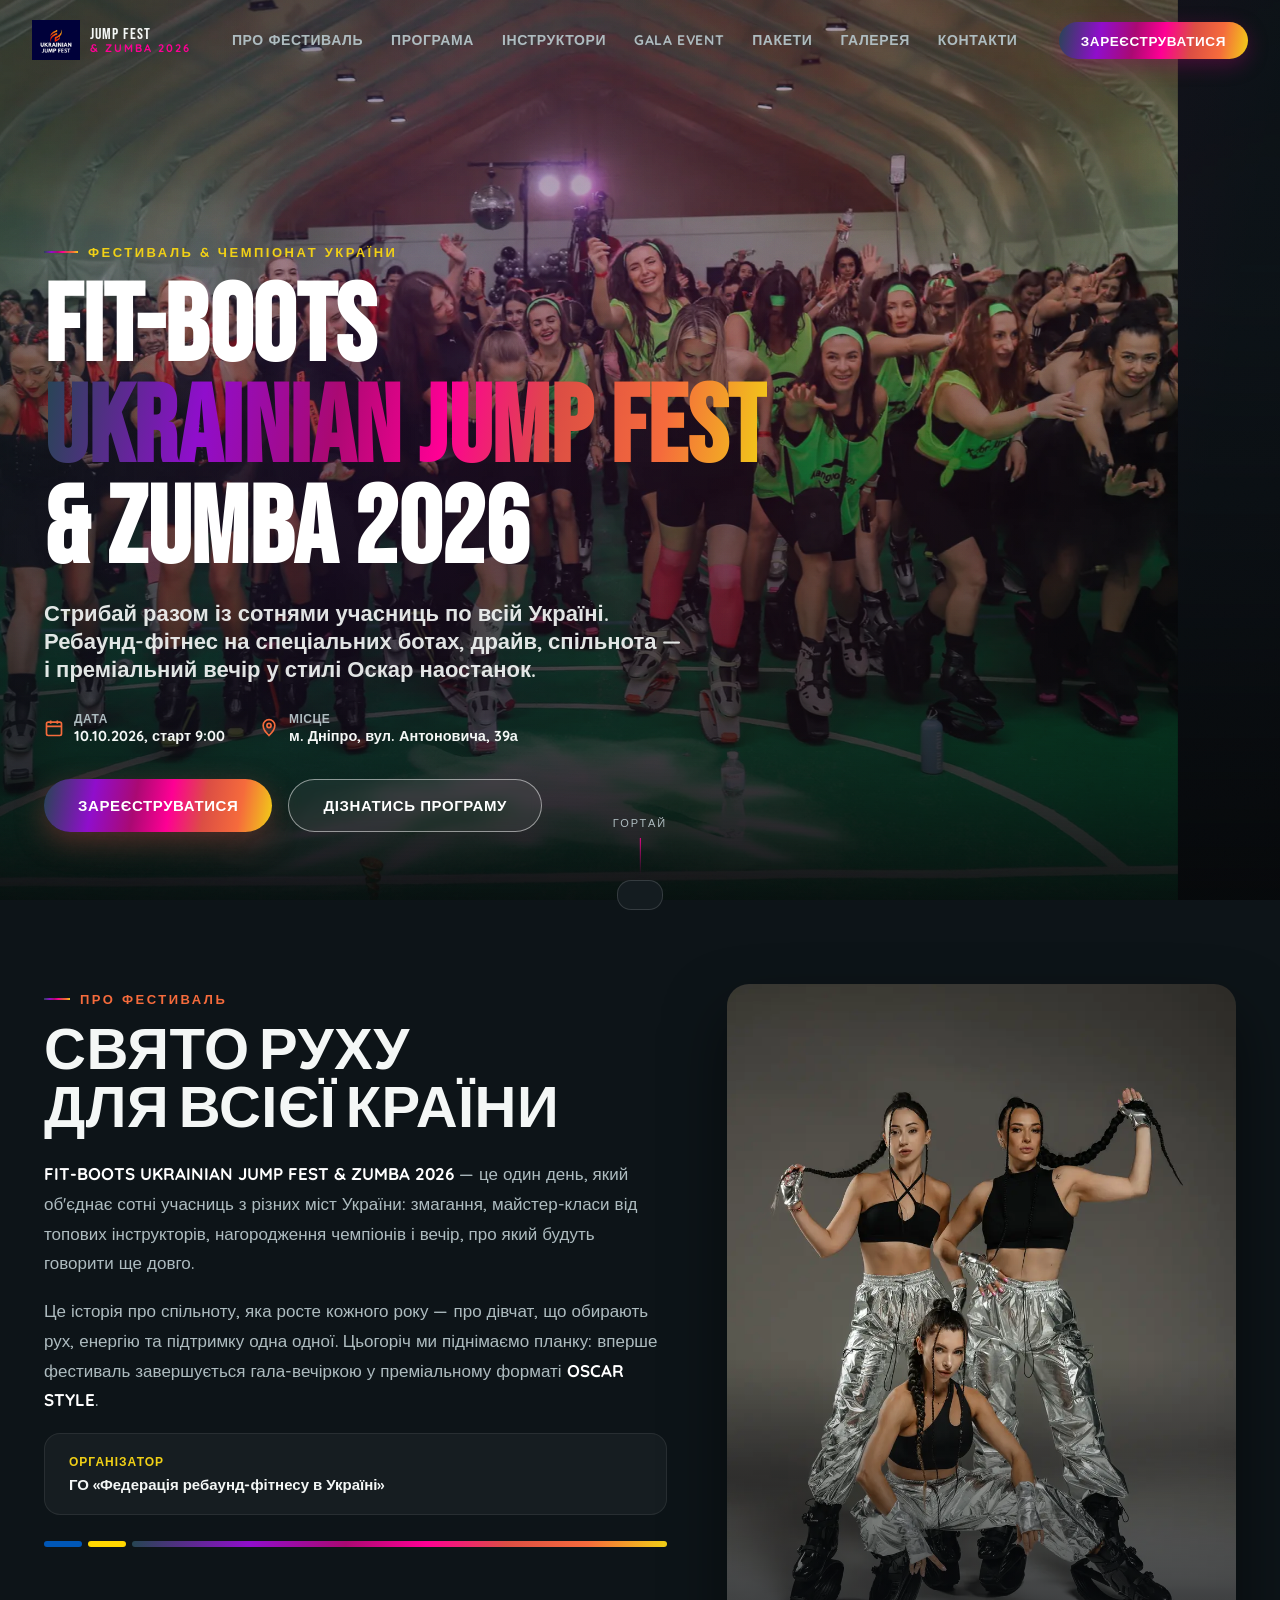
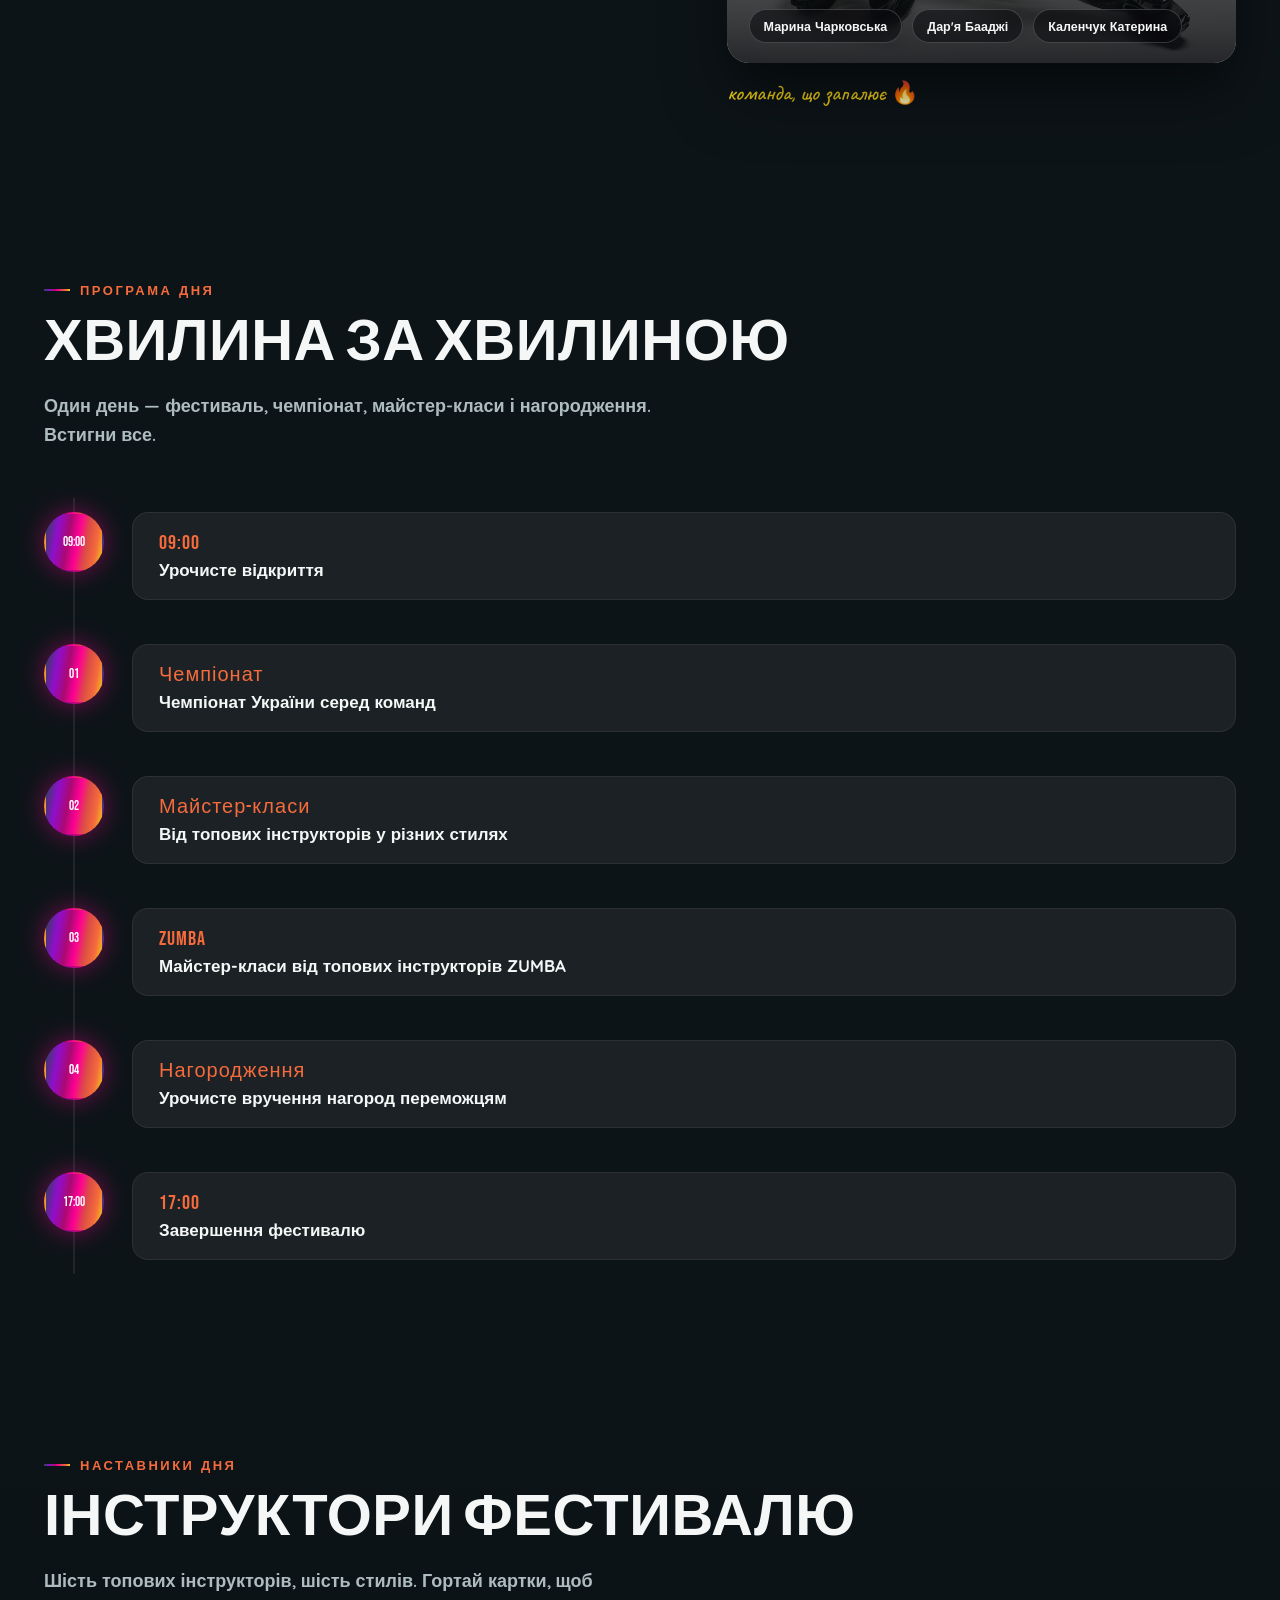
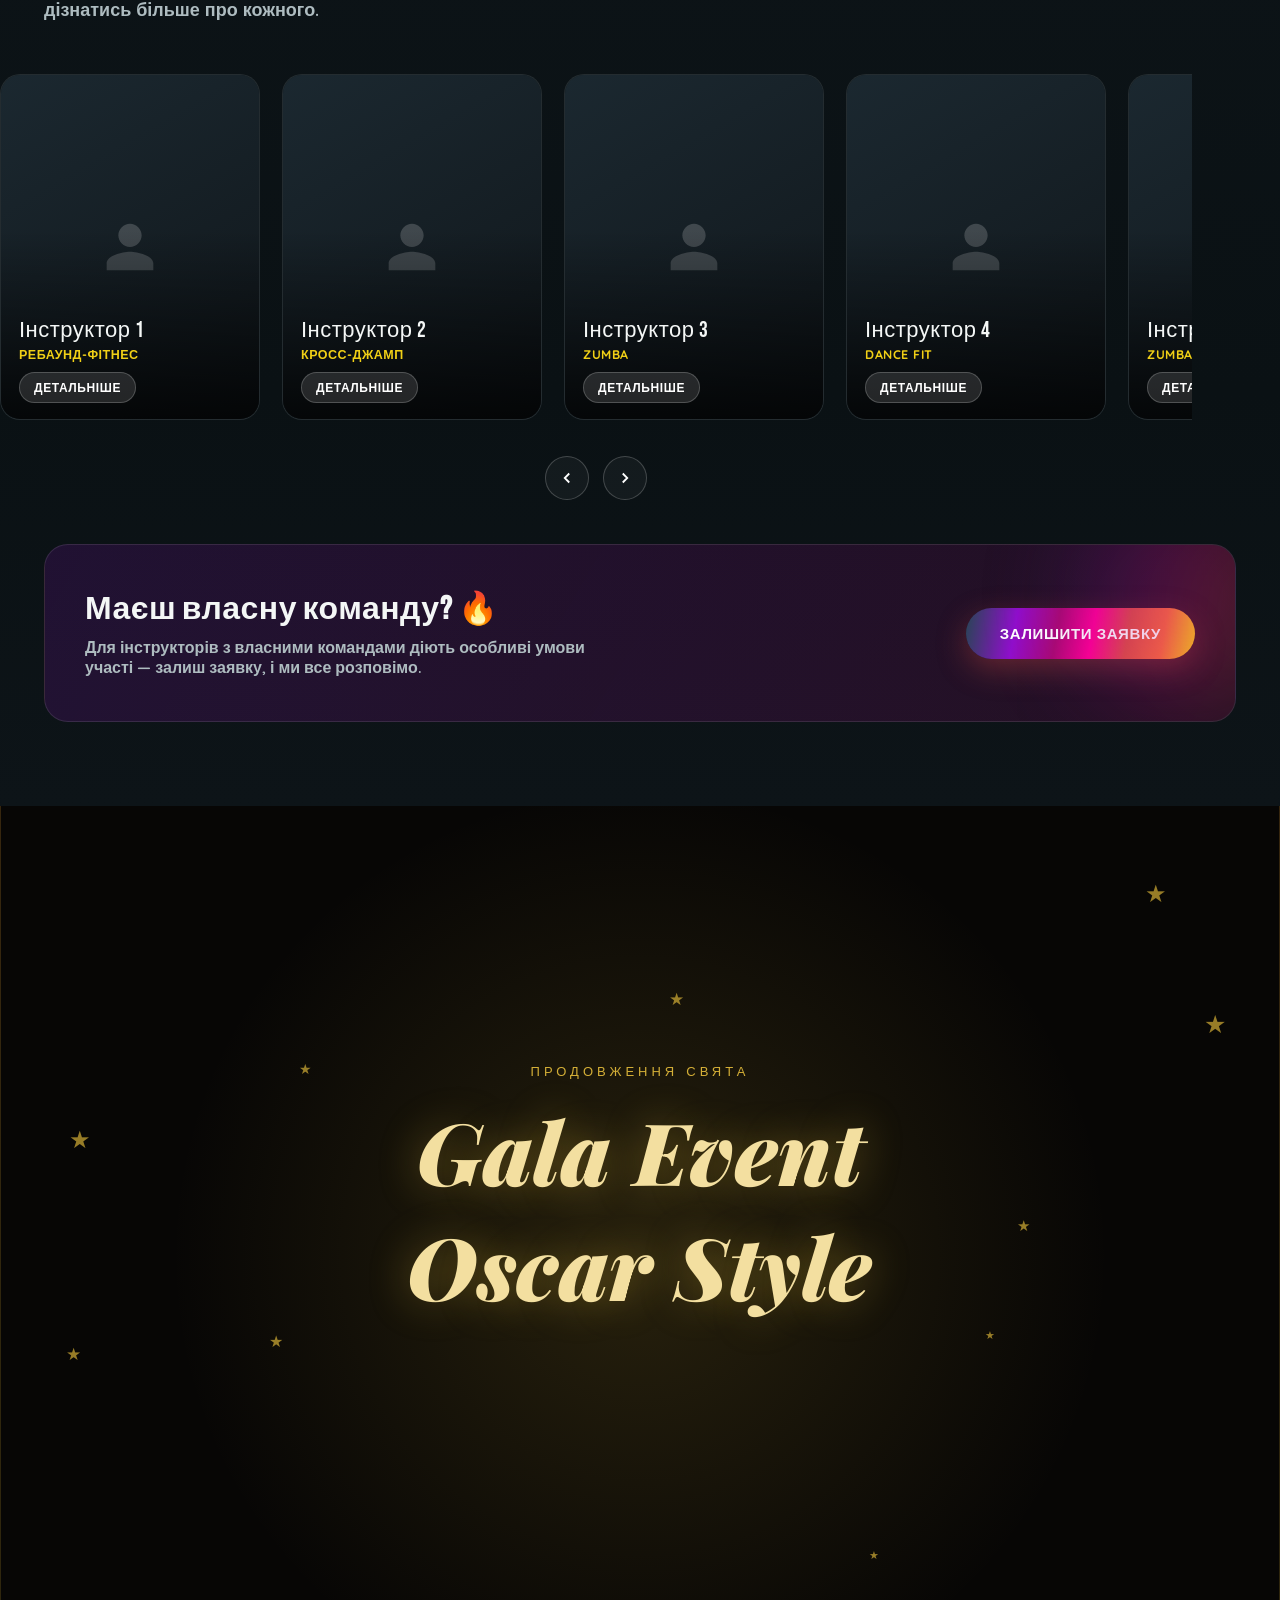
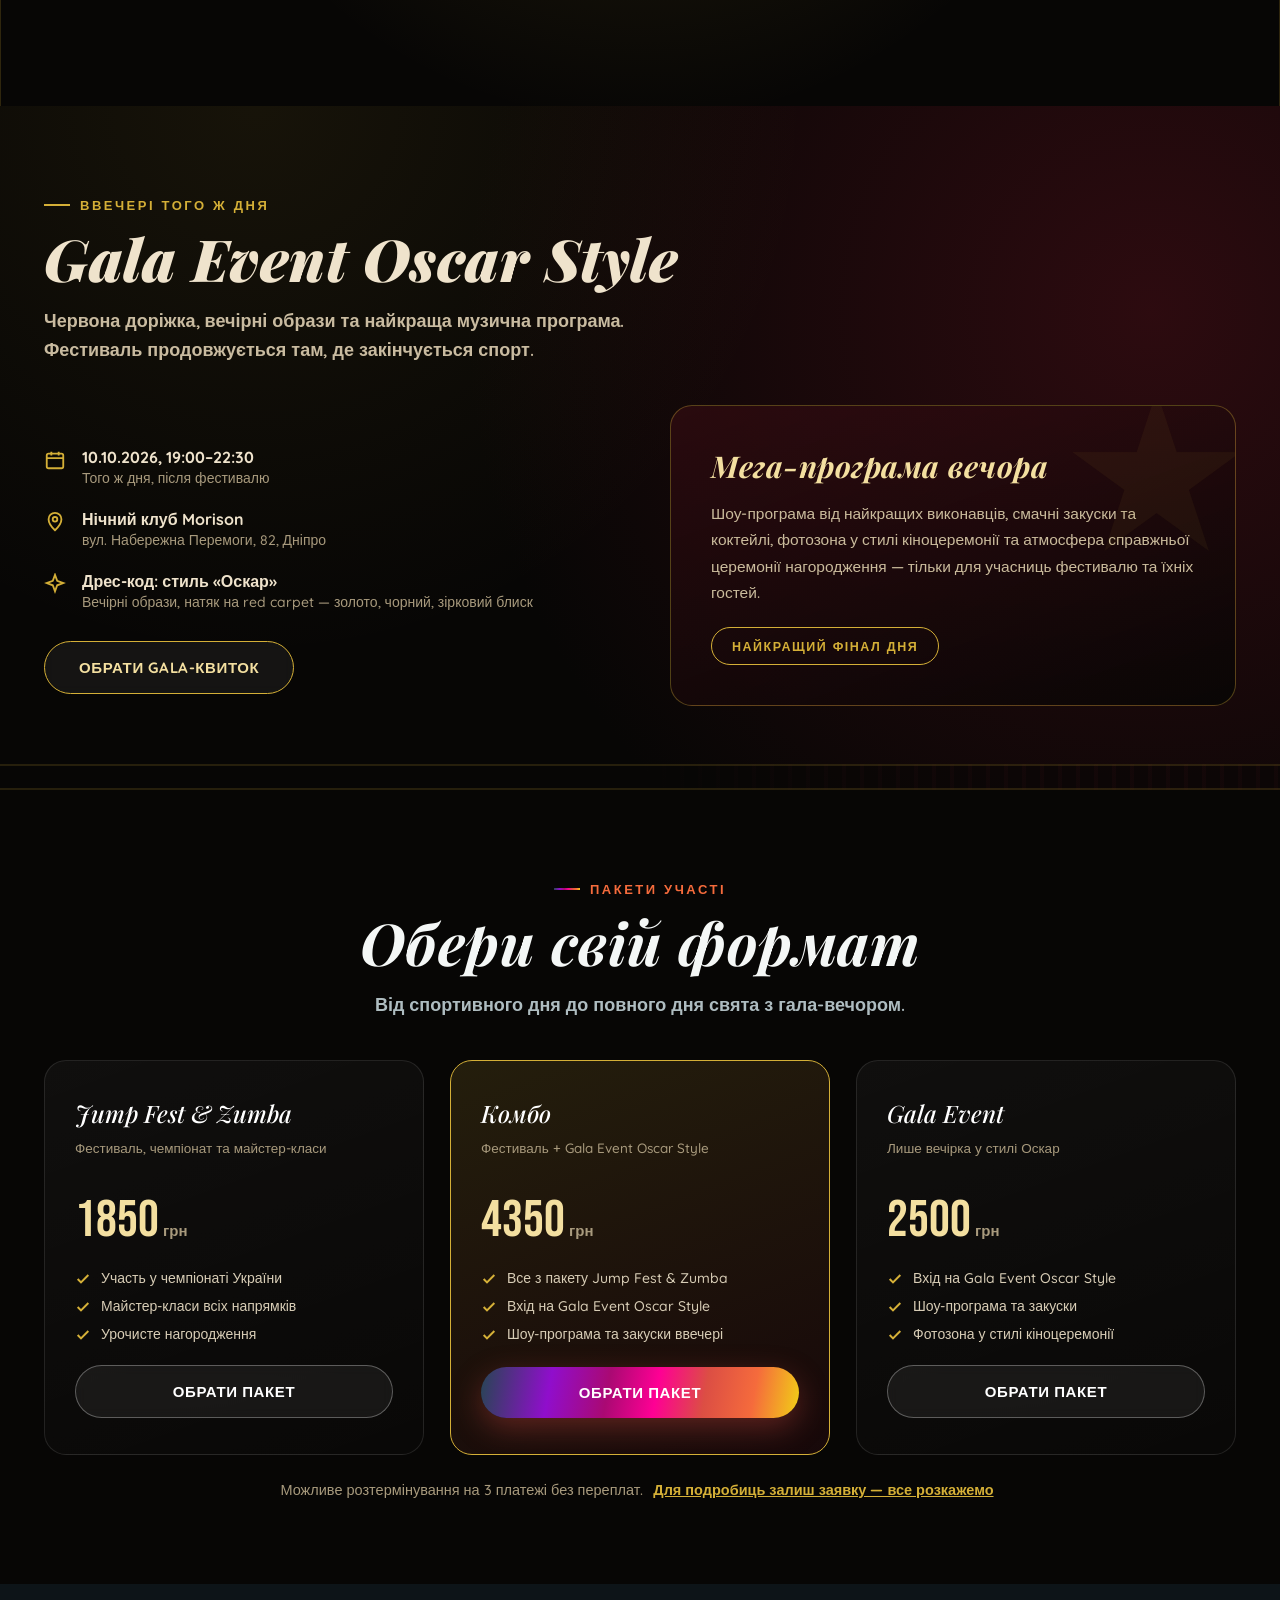
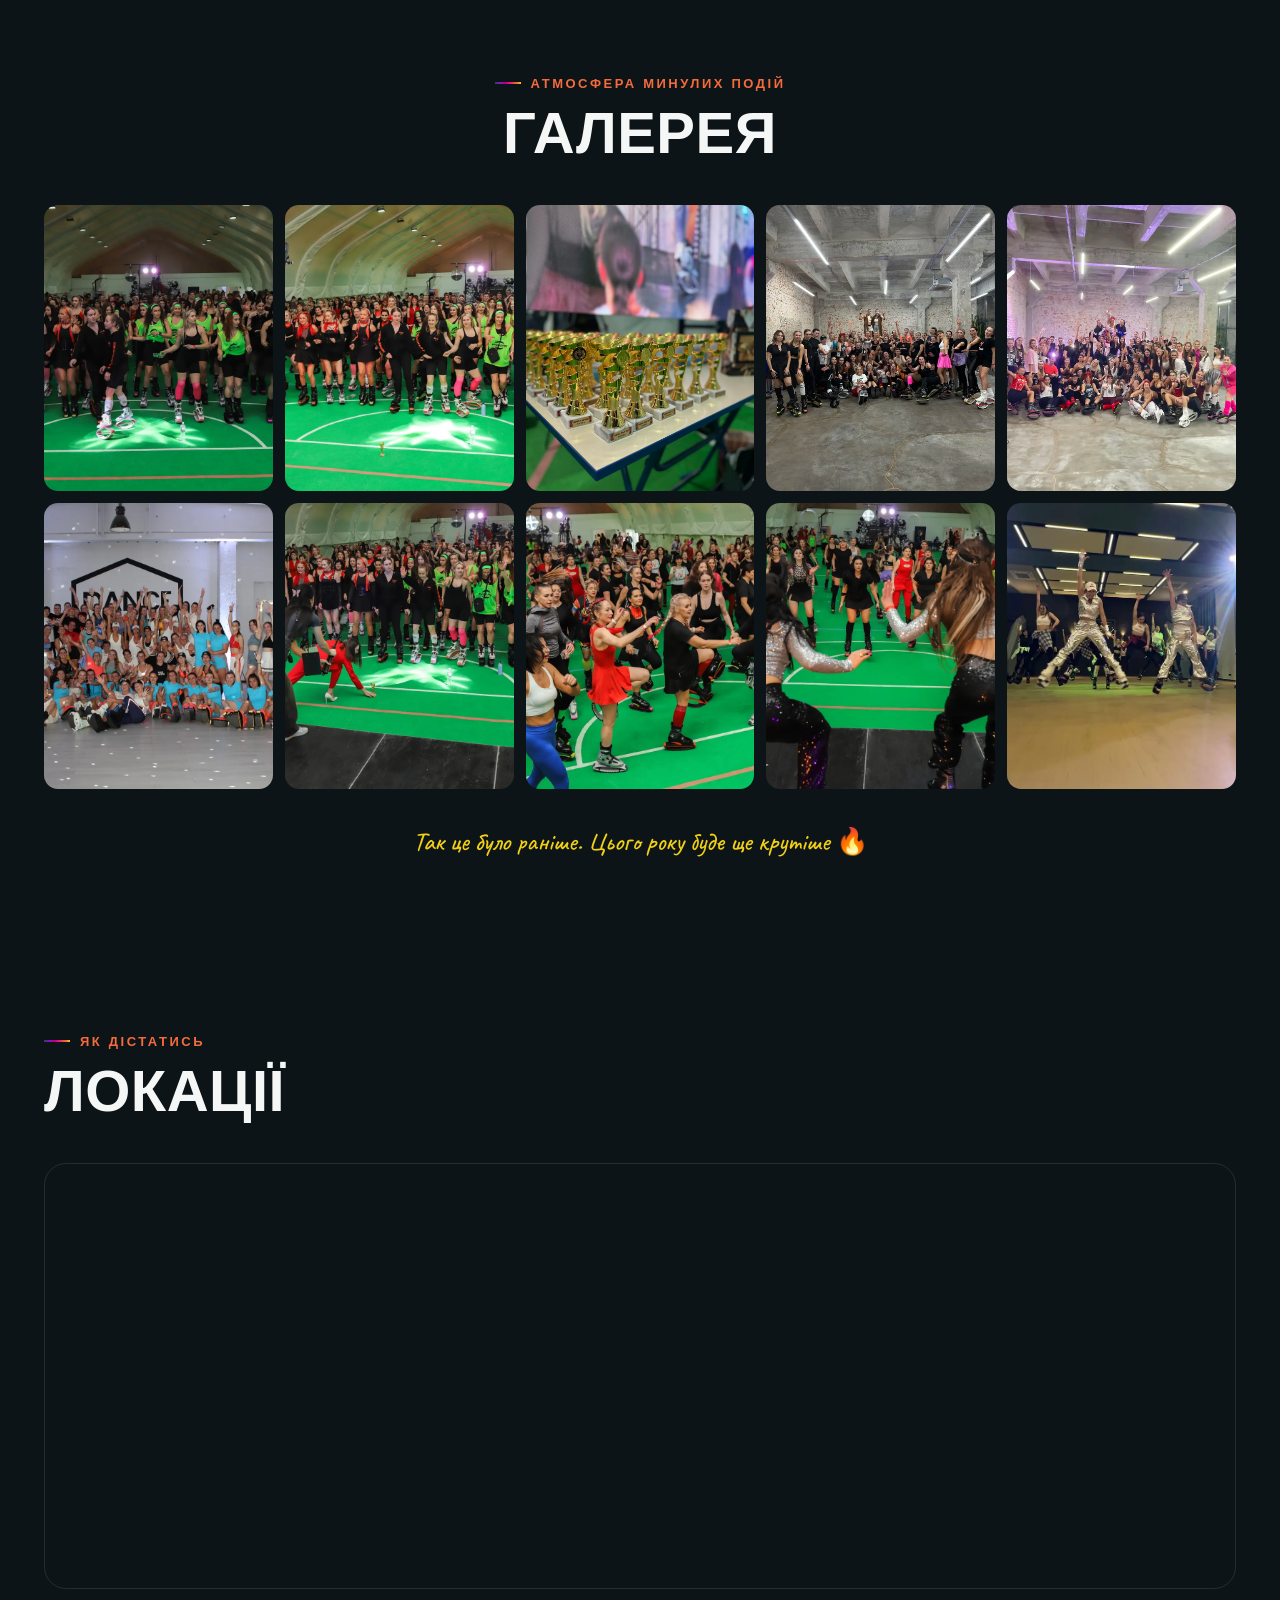
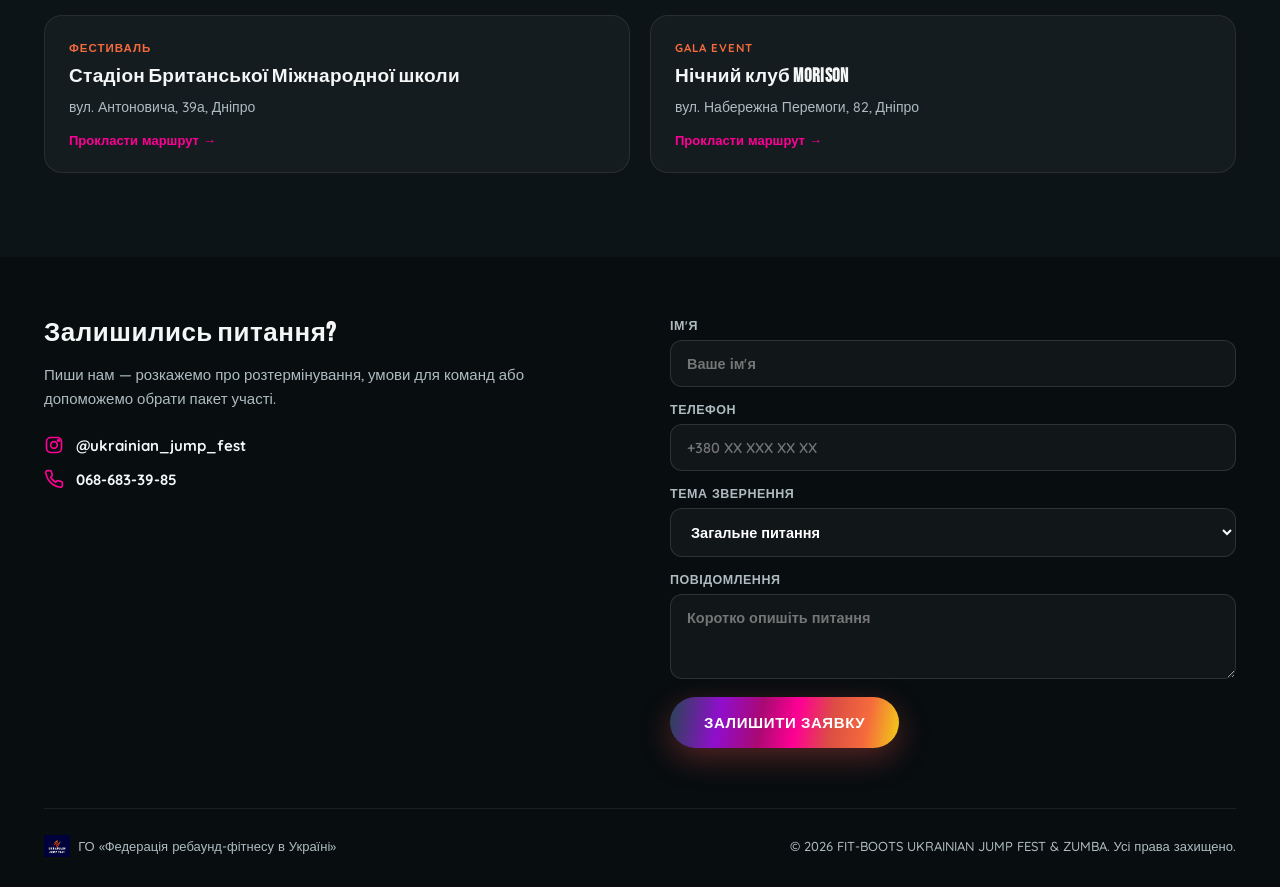
==== index.html @ db4e11f3 "Add files via upload" ====
<!DOCTYPE html>
<html lang="uk">
<head>
<meta charset="UTF-8">
<meta name="viewport" content="width=device-width, initial-scale=1.0">
<title>FIT-BOOTS UKRAINIAN JUMP FEST & ZUMBA 2026 | Фестиваль та Чемпіонат України з ребаунд-фітнесу</title>
<meta name="description" content="10.10.2026, Дніпро — фестиваль та Чемпіонат України з ребаунд-фітнесу FIT-BOOTS UKRAINIAN JUMP FEST & ZUMBA, а ввечері GALA EVENT OSCAR STYLE. Реєстрація відкрита.">

<!-- Open Graph -->
<meta property="og:title" content="FIT-BOOTS UKRAINIAN JUMP FEST & ZUMBA 2026">
<meta property="og:description" content="Фестиваль та Чемпіонат України з ребаунд-фітнесу + GALA EVENT OSCAR STYLE. 10.10.2026, Дніпро.">
<meta property="og:type" content="website">
<meta property="og:image" content="assets/hero_bg.webp">
<meta property="og:locale" content="uk_UA">

<link rel="icon" href="assets/logo.png">
<link rel="preconnect" href="https://fonts.googleapis.com">
<link rel="stylesheet" href="css/style.css">
</head>
<body>

<div id="scroll-progress"></div>

<!-- =============== NAV =============== -->
<header class="nav" id="nav">
  <a href="#hero" class="nav__logo">
    <img src="assets/logo.png" alt="Ukrainian Jump Fest логотип">
    <span class="nav__logo-text">JUMP FEST<b>&amp; ZUMBA 2026</b></span>
  </a>
  <nav class="nav__links">
    <a href="#about">Про фестиваль</a>
    <a href="#program">Програма</a>
    <a href="#instructors">Інструктори</a>
    <a href="#gala">Gala Event</a>
    <a href="#pricing">Пакети</a>
    <a href="#gallery">Галерея</a>
    <a href="#contacts">Контакти</a>
  </nav>
  <button class="nav__cta" data-open-reg>Зареєструватися</button>
  <button class="nav__burger" id="burger" aria-label="Меню">
    <span></span><span></span><span></span>
  </button>
</header>

<!-- mobile menu -->
<div class="mobile-menu" id="mobileMenu" style="position:fixed;inset:0;background:#0a1114;z-index:850;display:none;flex-direction:column;align-items:center;justify-content:center;gap:28px;">
  <a href="#about">Про фестиваль</a>
  <a href="#program">Програма</a>
  <a href="#instructors">Інструктори</a>
  <a href="#gala">Gala Event</a>
  <a href="#pricing">Пакети</a>
  <a href="#gallery">Галерея</a>
  <a href="#contacts">Контакти</a>
  <button class="btn btn-primary" data-open-reg>Зареєструватися</button>
</div>

<!-- =============== HERO =============== -->
<section class="hero" id="hero">
  <div class="hero__bg-wrap">
    <img src="assets/hero_bg.webp" alt="Масова участь минулого фестивалю Jump Fest" class="hero__bg" id="heroImg">
  </div>
  <div class="hero__scrim"></div>
  <div class="hero__grain"></div>

  <div class="hero__content">
    <span class="hero__eyebrow">Фестиваль &amp; Чемпіонат України</span>
    <h1>
      <span class="line"><span>FIT-BOOTS</span></span>
      <span class="line"><span class="accent">UKRAINIAN JUMP FEST</span></span>
      <span class="line"><span>&amp; ZUMBA 2026</span></span>
    </h1>
    <p class="hero__sub">Стрибай разом із сотнями учасниць по всій Україні. Ребаунд-фітнес на спеціальних ботах, драйв, спільнота — і преміальний вечір у стилі Оскар наостанок.</p>

    <div class="hero__meta">
      <div class="hero__meta-item">
        <svg width="20" height="20" viewBox="0 0 24 24" fill="none" stroke="currentColor" stroke-width="2"><rect x="3" y="5" width="18" height="16" rx="2"/><path d="M8 3v4M16 3v4M3 10h18"/></svg>
        <div><small>Дата</small>10.10.2026, старт 9:00</div>
      </div>
      <div class="hero__meta-item">
        <svg width="20" height="20" viewBox="0 0 24 24" fill="none" stroke="currentColor" stroke-width="2"><path d="M12 21s7-6.5 7-12a7 7 0 1 0-14 0c0 5.5 7 12 7 12z"/><circle cx="12" cy="9" r="2.5"/></svg>
        <div><small>Місце</small>м. Дніпро, вул. Антоновича, 39а</div>
      </div>
    </div>

    <div class="hero__ctas">
      <button class="btn btn-primary" data-open-reg>Зареєструватися</button>
      <a href="#program" class="btn btn-outline">Дізнатись програму</a>
    </div>
  </div>

  <div class="hero__scroll"><span>Гортай</span><div class="hero__scroll-line"></div></div>
</section>

<!-- =============== ABOUT =============== -->
<section class="section about" id="about">
  <div class="container about__grid">
    <div class="about__text reveal">
      <span class="eyebrow">Про фестиваль</span>
      <h2 class="section__title">Свято руху<br>для всієї країни</h2>
      <p><strong>FIT-BOOTS UKRAINIAN JUMP FEST &amp; ZUMBA 2026</strong> — це один день, який об'єднає сотні учасниць з різних міст України: змагання, майстер-класи від топових інструкторів, нагородження чемпіонів і вечір, про який будуть говорити ще довго.</p>
      <p>Це історія про спільноту, яка росте кожного року — про дівчат, що обирають рух, енергію та підтримку одна одної. Цьогоріч ми піднімаємо планку: вперше фестиваль завершується гала-вечіркою у преміальному форматі <strong>OSCAR STYLE</strong>.</p>
      <div class="about__org">
        <span>Організатор</span>
        ГО «Федерація ребаунд-фітнесу в Україні»
      </div>
      <div class="stripes"><i></i><i></i><i></i></div>
    </div>

    <div class="organizers reveal">
      <div class="organizers__photo">
        <img src="assets/organizers.webp" alt="Каленчук Катерина, Бааджі Дар'я, Марина Чарковська — організаторки фестивалю">
        <div class="organizers__names">
          <span>Марина Чарковська</span>
          <span>Дар'я Бааджі</span>
          <span>Каленчук Катерина</span>
        </div>
      </div>
      <p class="organizers__caption">команда, що запалює 🔥</p>
    </div>
  </div>
</section>

<!-- =============== PROGRAM / TIMELINE =============== -->
<section class="section timeline-section" id="program">
  <div class="container">
    <div class="section__head">
      <span class="eyebrow">Програма дня</span>
      <h2 class="section__title">Хвилина за хвилиною</h2>
      <p class="section__lead">Один день — фестиваль, чемпіонат, майстер-класи і нагородження. Встигни все.</p>
    </div>

    <div class="timeline">
      <div class="timeline__track"></div>
      <div class="timeline__progress" id="timelineProgress"></div>

      <div class="timeline__item">
        <div class="timeline__dot">09:00</div>
        <div class="timeline__body"><div class="timeline__time">09:00</div><div class="timeline__label">Урочисте відкриття</div></div>
      </div>
      <div class="timeline__item">
        <div class="timeline__dot">01</div>
        <div class="timeline__body"><div class="timeline__time">Чемпіонат</div><div class="timeline__label">Чемпіонат України серед команд</div></div>
      </div>
      <div class="timeline__item">
        <div class="timeline__dot">02</div>
        <div class="timeline__body"><div class="timeline__time">Майстер-класи</div><div class="timeline__label">Від топових інструкторів у різних стилях</div></div>
      </div>
      <div class="timeline__item">
        <div class="timeline__dot">03</div>
        <div class="timeline__body"><div class="timeline__time">ZUMBA</div><div class="timeline__label">Майстер-класи від топових інструкторів ZUMBA</div></div>
      </div>
      <div class="timeline__item">
        <div class="timeline__dot">04</div>
        <div class="timeline__body"><div class="timeline__time">Нагородження</div><div class="timeline__label">Урочисте вручення нагород переможцям</div></div>
      </div>
      <div class="timeline__item">
        <div class="timeline__dot">17:00</div>
        <div class="timeline__body"><div class="timeline__time">17:00</div><div class="timeline__label">Завершення фестивалю</div></div>
      </div>
    </div>
  </div>
</section>

<!-- =============== INSTRUCTORS =============== -->
<section class="section instructors" id="instructors">
  <div class="container">
    <div class="section__head">
      <span class="eyebrow">Наставники дня</span>
      <h2 class="section__title">Інструктори фестивалю</h2>
      <p class="section__lead">Шість топових інструкторів, шість стилів. Гортай картки, щоб дізнатись більше про кожного.</p>
    </div>
  </div>

  <div class="container instr-track-wrap">
    <div class="instr-track" id="instrTrack">
      <!-- cards injected via JS template, 6 placeholders -->
    </div>
    <div class="instr-nav">
      <button id="instrPrev" aria-label="Попередній"><svg width="18" height="18" viewBox="0 0 24 24" fill="none" stroke="currentColor" stroke-width="2.4"><path d="M15 18l-6-6 6-6"/></svg></button>
      <button id="instrNext" aria-label="Наступний"><svg width="18" height="18" viewBox="0 0 24 24" fill="none" stroke="currentColor" stroke-width="2.4"><path d="M9 18l6-6-6-6"/></svg></button>
    </div>
  </div>

  <div class="container">
    <div class="team-banner reveal">
      <div class="team-banner__text">
        <h3>Маєш власну команду? 🔥</h3>
        <p>Для інструкторів з власними командами діють особливі умови участі — залиш заявку, і ми все розповімо.</p>
      </div>
      <button class="btn btn-primary" data-open-team>Залишити заявку</button>
    </div>
  </div>
</section>

<!-- =============== CURTAIN TRANSITION =============== -->
<section class="curtain-section" id="curtain">
  <div class="curtain-inner">
    <div class="curtain-bg"></div>
    <div class="curtain-content">
      <span class="tag">Продовження свята</span>
      <h2>Gala Event<br>Oscar Style</h2>
    </div>
    <div class="curtain-panel left"></div>
    <div class="curtain-panel right"></div>
  </div>
</section>

<!-- =============== GALA =============== -->
<section class="section gala" id="gala">
  <canvas id="confetti-canvas"></canvas>
  <div class="container" style="position:relative;z-index:2;">
    <div class="section__head">
      <span class="eyebrow">Ввечері того ж дня</span>
      <h2 class="section__title">Gala Event Oscar Style</h2>
      <p class="section__lead">Червона доріжка, вечірні образи та найкраща музична програма. Фестиваль продовжується там, де закінчується спорт.</p>
    </div>

    <div class="gala__grid">
      <div class="reveal">
        <div class="gala__meta-list">
          <div class="row">
            <svg width="22" height="22" viewBox="0 0 24 24" fill="none" stroke="currentColor" stroke-width="2"><rect x="3" y="5" width="18" height="16" rx="2"/><path d="M8 3v4M16 3v4M3 10h18"/></svg>
            <div><b>10.10.2026, 19:00–22:30</b><span>Того ж дня, після фестивалю</span></div>
          </div>
          <div class="row">
            <svg width="22" height="22" viewBox="0 0 24 24" fill="none" stroke="currentColor" stroke-width="2"><path d="M12 21s7-6.5 7-12a7 7 0 1 0-14 0c0 5.5 7 12 7 12z"/><circle cx="12" cy="9" r="2.5"/></svg>
            <div><b>Нічний клуб Morison</b><span>вул. Набережна Перемоги, 82, Дніпро</span></div>
          </div>
          <div class="row">
            <svg width="22" height="22" viewBox="0 0 24 24" fill="none" stroke="currentColor" stroke-width="2"><path d="M12 2l2.4 6.6L21 11l-6.6 2.4L12 20l-2.4-6.6L3 11l6.6-2.4L12 2z"/></svg>
            <div><b>Дрес-код: стиль «Оскар»</b><span>Вечірні образи, натяк на red carpet — золото, чорний, зірковий блиск</span></div>
          </div>
        </div>
        <button class="btn btn-outline" style="margin-top:30px;border-color:#d4af37;color:#f3dfa0;" data-open-reg data-package="gala">Обрати Gala-квиток</button>
      </div>

      <div class="gala__card reveal">
        <h3>Мега-програма вечора</h3>
        <p>Шоу-програма від найкращих виконавців, смачні закуски та коктейлі, фотозона у стилі кіноцеремонії та атмосфера справжньої церемонії нагородження — тільки для учасниць фестивалю та їхніх гостей.</p>
        <span class="gala__ribbon">Найкращий фінал дня</span>
      </div>
    </div>
  </div>
  <div class="filmstrip"></div>
</section>

<!-- =============== PRICING =============== -->
<section class="section pricing" id="pricing">
  <div class="container">
    <div class="section__head center">
      <span class="eyebrow">Пакети участі</span>
      <h2 class="section__title" style="font-family:var(--f-gala);font-style:italic;text-transform:none;">Обери свій формат</h2>
      <p class="section__lead">Від спортивного дня до повного дня свята з гала-вечором.</p>
    </div>

    <div class="pricing-grid">
      <div class="price-card reveal">
        <div class="price-card__name">Jump Fest &amp; Zumba</div>
        <div class="price-card__desc">Фестиваль, чемпіонат та майстер-класи</div>
        <div class="price-card__amount">1850<span> грн</span></div>
        <ul class="price-card__list">
          <li><svg width="16" height="16" viewBox="0 0 24 24" fill="none" stroke="currentColor" stroke-width="3"><path d="M20 6L9 17l-5-5"/></svg> Участь у чемпіонаті України</li>
          <li><svg width="16" height="16" viewBox="0 0 24 24" fill="none" stroke="currentColor" stroke-width="3"><path d="M20 6L9 17l-5-5"/></svg> Майстер-класи всіх напрямків</li>
          <li><svg width="16" height="16" viewBox="0 0 24 24" fill="none" stroke="currentColor" stroke-width="3"><path d="M20 6L9 17l-5-5"/></svg> Урочисте нагородження</li>
        </ul>
        <button class="btn btn-outline" style="border-color:rgba(255,255,255,.3);color:#fff;" data-open-reg data-package="fest">Обрати пакет</button>
      </div>

      <div class="price-card price-card--combo reveal">
        <div class="price-card__name">Комбо</div>
        <div class="price-card__desc">Фестиваль + Gala Event Oscar Style</div>
        <div class="price-card__amount">4350<span> грн</span></div>
        <ul class="price-card__list">
          <li><svg width="16" height="16" viewBox="0 0 24 24" fill="none" stroke="currentColor" stroke-width="3"><path d="M20 6L9 17l-5-5"/></svg> Все з пакету Jump Fest &amp; Zumba</li>
          <li><svg width="16" height="16" viewBox="0 0 24 24" fill="none" stroke="currentColor" stroke-width="3"><path d="M20 6L9 17l-5-5"/></svg> Вхід на Gala Event Oscar Style</li>
          <li><svg width="16" height="16" viewBox="0 0 24 24" fill="none" stroke="currentColor" stroke-width="3"><path d="M20 6L9 17l-5-5"/></svg> Шоу-програма та закуски ввечері</li>
        </ul>
        <button class="btn btn-primary" data-open-reg data-package="combo">Обрати пакет</button>
      </div>

      <div class="price-card reveal">
        <div class="price-card__name">Gala Event</div>
        <div class="price-card__desc">Лише вечірка у стилі Оскар</div>
        <div class="price-card__amount">2500<span> грн</span></div>
        <ul class="price-card__list">
          <li><svg width="16" height="16" viewBox="0 0 24 24" fill="none" stroke="currentColor" stroke-width="3"><path d="M20 6L9 17l-5-5"/></svg> Вхід на Gala Event Oscar Style</li>
          <li><svg width="16" height="16" viewBox="0 0 24 24" fill="none" stroke="currentColor" stroke-width="3"><path d="M20 6L9 17l-5-5"/></svg> Шоу-програма та закуски</li>
          <li><svg width="16" height="16" viewBox="0 0 24 24" fill="none" stroke="currentColor" stroke-width="3"><path d="M20 6L9 17l-5-5"/></svg> Фотозона у стилі кіноцеремонії</li>
        </ul>
        <button class="btn btn-outline" style="border-color:rgba(255,255,255,.3);color:#fff;" data-open-reg data-package="gala-only">Обрати пакет</button>
      </div>
    </div>

    <p class="price-note">Можливе розтермінування на 3 платежі без переплат. <button data-open-team>Для подробиць залиш заявку — все розкажемо</button></p>
  </div>
</section>

<!-- =============== GALLERY =============== -->
<section class="section gallery" id="gallery">
  <div class="container">
    <div class="section__head center">
      <span class="eyebrow">Атмосфера минулих подій</span>
      <h2 class="section__title">Галерея</h2>
    </div>

    <div class="gallery-grid" id="galleryGrid">
      <figure data-full="assets/past_1.webp"><img src="assets/past_1.webp" loading="lazy" alt="Учасниці фестивалю на майданчику"></figure>
      <figure data-full="assets/past_2.webp"><img src="assets/past_2.webp" loading="lazy" alt="Груповий стрибок учасниць"></figure>
      <figure data-full="assets/past_3.webp"><img src="assets/past_3.webp" loading="lazy" alt="Учасниці на майстер-класі"></figure>
      <figure data-full="assets/past_4.webp"><img src="assets/past_4.webp" loading="lazy" alt="Нагородження на сцені"></figure>
      <figure data-full="assets/past_5.webp"><img src="assets/past_5.webp" loading="lazy" alt="Спільне фото команди"></figure>
      <figure data-full="assets/past_7.webp"><img src="assets/past_7.webp" loading="lazy" alt="Танцювальний майданчик фестивалю"></figure>
      <figure data-full="assets/past_8.webp"><img src="assets/past_8.webp" loading="lazy" alt="Виступ інструкторів"></figure>
      <figure data-full="assets/past_9.webp"><img src="assets/past_9.webp" loading="lazy" alt="Костюмована вечірка на ботах"></figure>
      <figure data-full="assets/past_10.webp"><img src="assets/past_10.webp" loading="lazy" alt="Учасниці вітають камеру"></figure>
      <figure data-full="assets/past_11.webp"><img src="assets/past_11.webp" loading="lazy" alt="Стрибки у сріблястих костюмах"></figure>
    </div>
    <p class="gallery-caption">Так це було раніше. Цього року буде ще крутіше 🔥</p>
  </div>
</section>

<!-- lightbox -->
<div class="lightbox" id="lightbox">
  <button class="close" id="lbClose" aria-label="Закрити"><svg width="18" height="18" viewBox="0 0 24 24" fill="none" stroke="currentColor" stroke-width="2.4"><path d="M18 6L6 18M6 6l12 12"/></svg></button>
  <button class="prev" id="lbPrev" aria-label="Попереднє"><svg width="18" height="18" viewBox="0 0 24 24" fill="none" stroke="currentColor" stroke-width="2.4"><path d="M15 18l-6-6 6-6"/></svg></button>
  <button class="next" id="lbNext" aria-label="Наступне"><svg width="18" height="18" viewBox="0 0 24 24" fill="none" stroke="currentColor" stroke-width="2.4"><path d="M9 18l6-6-6-6"/></svg></button>
  <img src="" alt="" id="lbImg">
</div>

<!-- =============== LOCATIONS =============== -->
<section class="section locations" id="locations">
  <div class="container">
    <div class="section__head">
      <span class="eyebrow">Як дістатись</span>
      <h2 class="section__title">Локації</h2>
    </div>

    <div class="map-wrap">
      <iframe src="https://www.google.com/maps?q=Дніпро+вул.+Антоновича+39а&output=embed" loading="lazy" referrerpolicy="no-referrer-when-downgrade" title="Карта локацій фестивалю"></iframe>
    </div>

    <div class="loc-cards">
      <div class="loc-card">
        <span class="loc-card__tag">Фестиваль</span>
        <h4>Стадіон Британської Міжнародної школи</h4>
        <p>вул. Антоновича, 39а, Дніпро</p>
        <a class="route" target="_blank" rel="noopener" href="https://www.google.com/maps/dir/?api=1&destination=Дніпро+вул.+Антоновича+39а">Прокласти маршрут →</a>
      </div>
      <div class="loc-card">
        <span class="loc-card__tag">Gala Event</span>
        <h4>Нічний клуб Morison</h4>
        <p>вул. Набережна Перемоги, 82, Дніпро</p>
        <a class="route" target="_blank" rel="noopener" href="https://www.google.com/maps/dir/?api=1&destination=Дніпро+вул.+Набережна+Перемоги+82">Прокласти маршрут →</a>
      </div>
    </div>
  </div>
</section>

<!-- =============== FOOTER / CONTACTS =============== -->
<footer class="footer" id="contacts">
  <div class="container">
    <div class="footer-grid">
      <div>
        <h3>Залишились питання?</h3>
        <p class="lead">Пиши нам — розкажемо про розтермінування, умови для команд або допоможемо обрати пакет участі.</p>
        <div class="footer-contacts">
          <a href="https://instagram.com/ukrainian_jump_fest" target="_blank" rel="noopener">
            <svg width="20" height="20" viewBox="0 0 24 24" fill="none" stroke="currentColor" stroke-width="2"><rect x="3" y="3" width="18" height="18" rx="5"/><circle cx="12" cy="12" r="4"/><circle cx="17.5" cy="6.5" r="1"/></svg>
            @ukrainian_jump_fest
          </a>
          <a href="tel:+380686833985">
            <svg width="20" height="20" viewBox="0 0 24 24" fill="none" stroke="currentColor" stroke-width="2"><path d="M22 16.92v3a2 2 0 0 1-2.18 2 19.79 19.79 0 0 1-8.63-3.07 19.5 19.5 0 0 1-6-6 19.79 19.79 0 0 1-3.07-8.67A2 2 0 0 1 4.11 2h3a2 2 0 0 1 2 1.72c.127.96.361 1.903.7 2.81a2 2 0 0 1-.45 2.11L8.09 9.91a16 16 0 0 0 6 6l1.27-1.27a2 2 0 0 1 2.11-.45c.907.339 1.85.573 2.81.7A2 2 0 0 1 22 16.92z"/></svg>
            068-683-39-85
          </a>
        </div>
      </div>

      <form class="footer-form" id="contactForm">
        <div class="field">
          <label for="cf-name">Ім'я</label>
          <input type="text" id="cf-name" name="name" required placeholder="Ваше ім'я">
        </div>
        <div class="field">
          <label for="cf-phone">Телефон</label>
          <input type="tel" id="cf-phone" name="phone" required placeholder="+380 XX XXX XX XX">
        </div>
        <div class="field">
          <label for="cf-topic">Тема звернення</label>
          <select id="cf-topic" name="topic">
            <option>Загальне питання</option>
            <option>Розтермінування оплати</option>
            <option>Умови для інструкторів з командою</option>
          </select>
        </div>
        <div class="field">
          <label for="cf-msg">Повідомлення</label>
          <textarea id="cf-msg" name="message" rows="3" placeholder="Коротко опишіть питання"></textarea>
        </div>
        <button type="submit" class="btn btn-primary">Залишити заявку</button>
      </form>
    </div>

    <div class="footer-bottom">
      <div class="brand-mini"><img src="assets/logo.png" alt="Ukrainian Jump Fest"> ГО «Федерація ребаунд-фітнесу в Україні»</div>
      <span>© 2026 FIT-BOOTS UKRAINIAN JUMP FEST &amp; ZUMBA. Усі права захищено.</span>
    </div>
  </div>
</footer>

<!-- =============== REGISTRATION MODAL =============== -->
<div class="reg-modal-overlay" id="regOverlay">
  <div class="reg-modal">
    <button class="reg-modal__close" id="regClose" aria-label="Закрити">✕</button>

    <div id="regFormWrap">
      <h3>Реєстрація</h3>
      <p class="hint">Заповни форму — і ми закріпимо за тобою місце на фестивалі.</p>
      <form id="regForm">
        <div class="field">
          <label for="r-name">ПІБ</label>
          <input type="text" id="r-name" required placeholder="Прізвище Ім'я По батькові">
          <div class="err-msg">Вкажіть, будь ласка, ПІБ</div>
        </div>
        <div class="field">
          <label for="r-phone">Телефон</label>
          <input type="tel" id="r-phone" required placeholder="+380 XX XXX XX XX">
          <div class="err-msg">Вкажіть коректний номер телефону</div>
        </div>
        <div class="field">
          <label for="r-email">Email</label>
          <input type="email" id="r-email" required placeholder="you@mail.com">
          <div class="err-msg">Вкажіть коректний email</div>
        </div>
        <div class="field">
          <label for="r-team">Команда (якщо є)</label>
          <input type="text" id="r-team" placeholder="Назва команди / залиште порожнім">
        </div>
        <div class="field">
          <label for="r-package">Пакет участі</label>
          <select id="r-package">
            <option value="fest">FIT-BOOTS Jump Fest &amp; Zumba — 1850 грн</option>
            <option value="gala-only">Gala Event Oscar Style — 2500 грн</option>
            <option value="combo">Комбо-пакет — 4350 грн</option>
          </select>
        </div>

        <div class="field">
          <label>Спосіб оплати</label>
          <div class="pay-options">
            <button type="button" class="pay-opt active" data-pay="monopay">
              <div style="font-family:var(--f-display);font-size:20px;letter-spacing:1px;">mono<span style="color:var(--c-pink)">pay</span></div>
              <strong>MonoPay</strong>
              <small>Оплата карткою monobank</small>
            </button>
            <button type="button" class="pay-opt" data-pay="liqpay">
              <div style="font-family:var(--f-display);font-size:20px;letter-spacing:1px;color:var(--c-orange);">LiqPay</div>
              <strong>LiqPay</strong>
              <small>Оплата будь-якою карткою</small>
            </button>
          </div>
          <p class="installment-note">Потрібне розтермінування на 3 платежі? <button type="button" id="wantInstallment">Залишити заявку замість оплати</button></p>
        </div>

        <button type="submit" class="btn btn-primary" id="regSubmit">Перейти до оплати</button>
      </form>
    </div>

    <div id="regSuccessWrap" style="display:none;">
      <div class="reg-success">
        <svg viewBox="0 0 24 24" fill="none" stroke="currentColor" stroke-width="2"><circle cx="12" cy="12" r="10"/><path d="M8 12l3 3 5-6"/></svg>
        <h3>Дякуємо, реєстрацію підтверджено!</h3>
        <p id="regSuccessText">Ми надіслали деталі на вашу пошту. До зустрічі на фестивалі!</p>
        <button class="btn btn-outline" id="regDone" style="margin-top:22px;border-color:rgba(255,255,255,.3);color:#fff;">Готово</button>
      </div>
    </div>
  </div>
</div>

<!-- =============== TEAM / INSTALLMENT APPLICATION MODAL =============== -->
<div class="reg-modal-overlay" id="teamOverlay">
  <div class="reg-modal">
    <button class="reg-modal__close" id="teamClose" aria-label="Закрити">✕</button>
    <h3 id="teamTitle">Заявка</h3>
    <p class="hint" id="teamHint">Залиште контакти — і ми зв'яжемось для деталей.</p>
    <form id="teamForm">
      <div class="field">
        <label for="t-name">Ім'я</label>
        <input type="text" id="t-name" required placeholder="Ваше ім'я">
      </div>
      <div class="field">
        <label for="t-phone">Телефон</label>
        <input type="tel" id="t-phone" required placeholder="+380 XX XXX XX XX">
      </div>
      <div class="field">
        <label for="t-comment">Коментар</label>
        <textarea id="t-comment" rows="3" placeholder="Розкажіть коротко про запит"></textarea>
      </div>
      <button type="submit" class="btn btn-primary">Надіслати заявку</button>
    </form>
  </div>
</div>

<!-- instructor detail modal -->
<div class="reg-modal-overlay" id="instrOverlay">
  <div class="reg-modal">
    <button class="reg-modal__close" id="instrClose" aria-label="Закрити">✕</button>
    <div id="instrDetailBody"></div>
  </div>
</div>

<div class="toast" id="toast"></div>

<script src="https://cdnjs.cloudflare.com/ajax/libs/gsap/3.12.5/gsap.min.js"></script>
<script src="https://cdnjs.cloudflare.com/ajax/libs/gsap/3.12.5/ScrollTrigger.min.js"></script>
<script src="https://cdnjs.cloudflare.com/ajax/libs/gsap/3.12.5/ScrollToPlugin.min.js"></script>
<script src="js/main.js"></script>
</body>
</html>
---- css/style.css ----
/* =========================================================
   FIT-BOOTS UKRAINIAN JUMP FEST & ZUMBA 2026 — Design System
   ========================================================= */

@import url('https://fonts.googleapis.com/css2?family=Bebas+Neue&family=Quicksand:wght@400;500;600;700&family=Caveat:wght@600;700&family=Playfair+Display:ital,wght@0,500;0,700;0,900;1,600&display=swap');

:root{
  /* ---- Part 1 : FIT BOOTS brand gradient (from brandbook) ---- */
  --c-navy:      #264653;
  --c-navy-deep: #13242a;
  --c-violet:    #900ECC;
  --c-magenta:   #AA0973;
  --c-pink:      #FE0094;
  --c-coral:     #DC4E44;
  --c-orange:    #F56B3C;
  --c-yellow:    #F1D016;

  --gradient-jump: linear-gradient(100deg,
      var(--c-navy) 0%, var(--c-violet) 22%, var(--c-magenta) 40%,
      var(--c-pink) 55%, var(--c-coral) 70%, var(--c-orange) 85%, var(--c-yellow) 100%);
  --gradient-jump-soft: linear-gradient(100deg,
      var(--c-violet) 0%, var(--c-magenta) 30%, var(--c-pink) 55%, var(--c-orange) 100%);

  --bg-1: #0d1418;
  --ink-1: #f4f7f6;
  --ink-dim: #aebcc0;

  /* ---- Part 2 : GALA OSCAR STYLE ---- */
  --g-black:    #070605;
  --g-black-2:  #100c0a;
  --g-bordeaux: #3d0d14;
  --g-bordeaux-2:#5c1420;
  --g-gold:     #d4af37;
  --g-gold-light:#f3dfa0;
  --g-cream:    #efe3cc;

  /* ---- Type ---- */
  --f-display: 'Bebas Neue', sans-serif;
  --f-body: 'Quicksand', sans-serif;
  --f-script: 'Caveat', cursive;
  --f-gala: 'Playfair Display', serif;

  --container: 1240px;
  --radius: 18px;
}

*,*::before,*::after{ box-sizing:border-box; }
html{ scroll-behavior:auto; }
body{
  margin:0;
  background:var(--bg-1);
  color:var(--ink-1);
  font-family:var(--f-body);
  font-weight:500;
  overflow-x:hidden;
  -webkit-font-smoothing:antialiased;
}
img{ max-width:100%; display:block; }
a{ color:inherit; text-decoration:none; }
ul{ margin:0; padding:0; list-style:none; }
button{ font-family:inherit; cursor:pointer; }
h1,h2,h3,h4{ margin:0; font-family:var(--f-display); letter-spacing:.5px; }
p{ margin:0; }
.container{ max-width:var(--container); margin:0 auto; padding:0 24px; }

::selection{ background:var(--c-pink); color:#fff; }

/* Scroll progress bar */
#scroll-progress{
  position:fixed; top:0; left:0; height:3px; width:0%;
  background:var(--gradient-jump); z-index:9999;
  box-shadow:0 0 12px rgba(255,0,148,.6);
}

/* =============== NAV =============== */
.nav{
  position:fixed; top:0; left:0; right:0; z-index:900;
  display:flex; align-items:center; justify-content:space-between;
  padding:20px 32px;
  transition:padding .35s ease, background .35s ease, box-shadow .35s ease;
}
.nav.scrolled{
  padding:10px 32px;
  background:rgba(10,14,17,.78);
  backdrop-filter:blur(14px);
  box-shadow:0 4px 24px rgba(0,0,0,.35);
}
.nav__logo{ display:flex; align-items:center; gap:10px; }
.nav__logo img{ height:40px; transition:height .3s ease; }
.nav.scrolled .nav__logo img{ height:32px; }
.nav__logo-text{ font-family:var(--f-display); font-size:16px; letter-spacing:1px; line-height:1; color:var(--ink-1); }
.nav__logo-text b{ display:block; font-size:11px; letter-spacing:2px; color:var(--c-pink); font-family:var(--f-body); font-weight:700; }

.nav__links{ display:flex; align-items:center; gap:28px; }
.nav__links a{
  font-size:14px; font-weight:700; text-transform:uppercase; letter-spacing:.6px;
  color:var(--ink-dim); position:relative; padding:4px 0;
}
.nav__links a::after{
  content:''; position:absolute; left:0; bottom:-2px; height:2px; width:0%;
  background:var(--gradient-jump); transition:width .3s ease;
}
.nav__links a:hover{ color:var(--ink-1); }
.nav__links a:hover::after{ width:100%; }

.nav__cta{
  padding:10px 22px; border-radius:999px; border:none;
  background:var(--gradient-jump); color:#fff; font-weight:700; font-size:13.5px;
  text-transform:uppercase; letter-spacing:.6px;
  box-shadow:0 6px 20px rgba(174,9,115,.35);
  transition:transform .25s ease, box-shadow .25s ease;
}
.nav__cta:hover{ transform:translateY(-2px) scale(1.03); box-shadow:0 10px 28px rgba(255,0,148,.45); }

.nav__burger{ display:none; flex-direction:column; gap:5px; background:none; border:none; padding:6px; }
.nav__burger span{ width:24px; height:2px; background:#fff; border-radius:2px; }

/* =============== HERO =============== */
.hero{
  position:relative; height:100svh; min-height:640px;
  display:flex; align-items:flex-end;
  overflow:hidden;
}
.hero__bg-wrap{ position:absolute; inset:0; overflow:hidden; }
.hero__bg{
  position:absolute; inset:-8%; width:116%; height:116%;
  object-fit:cover; object-position:center 30%;
  will-change:transform;
}
.hero__scrim{
  position:absolute; inset:0;
  background:
    linear-gradient(180deg, rgba(10,14,20,.35) 0%, rgba(10,14,20,.25) 30%, rgba(8,10,14,.55) 62%, rgba(6,8,10,.94) 100%),
    linear-gradient(100deg, rgba(38,70,83,.35), rgba(144,14,204,.18) 30%, rgba(254,0,148,.12) 60%, transparent 90%);
}
.hero__grain{ position:absolute; inset:0; opacity:.05; mix-blend-mode:overlay;
  background-image:url("data:image/svg+xml,%3Csvg xmlns='http://www.w3.org/2000/svg' width='120' height='120'%3E%3Cfilter id='n'%3E%3CfeTurbulence type='fractalNoise' baseFrequency='0.9' numOctaves='2' stitchTiles='stitch'/%3E%3C/filter%3E%3Crect width='100%25' height='100%25' filter='url(%23n)'/%3E%3C/svg%3E");
}

.hero__content{
  position:relative; z-index:5; width:100%;
  padding:0 24px 68px;
  max-width:var(--container); margin:0 auto;
}
.hero__eyebrow{
  display:inline-flex; align-items:center; gap:10px;
  font-size:13px; font-weight:700; letter-spacing:2.5px; text-transform:uppercase;
  color:var(--c-yellow); margin-bottom:18px;
}
.hero__eyebrow::before{ content:''; width:34px; height:2px; background:var(--gradient-jump); }

.hero h1{
  font-size:clamp(44px, 8.4vw, 118px);
  line-height:.94;
  text-transform:uppercase;
  color:#fff;
  margin-bottom:18px;
}
.hero h1 .line{ display:block; overflow:hidden; }
.hero h1 .line span{ display:inline-block; will-change:transform; }
.hero h1 .accent{
  background:var(--gradient-jump);
  -webkit-background-clip:text; background-clip:text; color:transparent;
}

.hero__sub{
  font-size:clamp(16px,2vw,22px); font-weight:600; color:var(--ink-1);
  max-width:640px; margin-bottom:28px; opacity:.92;
}

.hero__meta{
  display:flex; flex-wrap:wrap; gap:14px 34px; margin-bottom:34px;
}
.hero__meta-item{ display:flex; align-items:center; gap:10px; font-size:14.5px; font-weight:700; color:var(--ink-1); }
.hero__meta-item svg{ flex-shrink:0; color:var(--c-orange); }
.hero__meta-item small{ display:block; color:var(--ink-dim); font-weight:600; font-size:12px; text-transform:uppercase; letter-spacing:.5px; }

.hero__ctas{ display:flex; flex-wrap:wrap; gap:16px; }
.btn{
  display:inline-flex; align-items:center; justify-content:center; gap:8px;
  padding:16px 34px; border-radius:999px; border:none; font-weight:700; font-size:15px;
  text-transform:uppercase; letter-spacing:.6px; cursor:pointer;
  transition:transform .28s cubic-bezier(.2,.8,.3,1.2), box-shadow .28s ease, background .3s ease;
}
.btn-primary{ background:var(--gradient-jump); color:#fff; box-shadow:0 10px 30px rgba(220,78,68,.35); }
.btn-primary:hover{ transform:translateY(-3px) scale(1.03); box-shadow:0 16px 40px rgba(254,0,148,.4); }
.btn-outline{ background:rgba(255,255,255,.06); color:#fff; border:1.5px solid rgba(255,255,255,.5); backdrop-filter:blur(6px); }
.btn-outline:hover{ background:rgba(255,255,255,.14); transform:translateY(-3px); }

.hero__scroll{
  position:absolute; bottom:26px; left:50%; transform:translateX(-50%);
  z-index:5; display:flex; flex-direction:column; align-items:center; gap:8px;
  color:var(--ink-dim); font-size:11px; letter-spacing:2px; text-transform:uppercase;
}
.hero__scroll-line{ width:1px; height:36px; background:linear-gradient(to bottom, var(--c-pink), transparent); position:relative; overflow:hidden; }
.hero__scroll-line::after{
  content:''; position:absolute; top:-100%; left:0; width:100%; height:100%;
  background:linear-gradient(to bottom, transparent, #fff);
  animation:scrollDown 1.8s ease-in-out infinite;
}
@keyframes scrollDown{ 0%{top:-100%;} 60%,100%{top:100%;} }

@media (max-width: 680px){
  .hero{ height:auto; min-height:100svh; align-items:flex-start; flex-direction:column; padding-top:88px; }
  .hero__content{ padding-bottom:26px; width:100%; }
  .hero__scroll{
    position:static; transform:none; margin:26px auto 20px;
  }
}

/* =============== SECTION SHELL =============== */
.section{ position:relative; padding:84px 0; }
.section--tight{ padding:60px 0; }
.eyebrow{
  display:inline-flex; align-items:center; gap:10px;
  font-size:13px; font-weight:700; letter-spacing:2.5px; text-transform:uppercase; color:var(--c-orange);
  margin-bottom:16px;
}
.eyebrow::before{ content:''; width:26px; height:2px; background:var(--gradient-jump); }
.section__title{
  font-size:clamp(34px,5vw,58px); text-transform:uppercase; line-height:1; margin-bottom:20px;
}
.section__lead{ font-size:18px; color:var(--ink-dim); max-width:640px; line-height:1.6; font-weight:600; }
.section__head{ margin-bottom:40px; }
.section__head.center{ text-align:center; margin-left:auto; margin-right:auto; }
.section__head.center .section__lead{ margin-left:auto; margin-right:auto; }

/* decorative jump-orbit accent */
.blob{ position:absolute; border-radius:50%; filter:blur(70px); opacity:.35; pointer-events:none; z-index:0; }

/* =============== ABOUT =============== */
.about{ background:var(--bg-1); }
.about__grid{ display:grid; grid-template-columns:1.1fr .9fr; gap:60px; align-items:start; }
.about__text p{ font-size:17px; line-height:1.75; color:var(--ink-dim); margin-bottom:18px; }
.about__text strong{ color:#fff; }
.about__org{
  margin-top:10px; padding:20px 24px; border-radius:16px;
  background:rgba(255,255,255,.04); border:1px solid rgba(255,255,255,.08);
  font-size:15px; color:var(--ink-1); font-weight:700;
}
.about__org span{ display:block; font-size:12px; letter-spacing:1px; text-transform:uppercase; color:var(--c-yellow); margin-bottom:6px; font-weight:700; }

.stripes{ display:flex; gap:6px; margin-top:26px; }
.stripes i{ width:38px; height:6px; border-radius:4px; }
.stripes i:nth-child(1){ background:#0057b7; }
.stripes i:nth-child(2){ background:#ffd700; }
.stripes i:nth-child(3){ background:var(--gradient-jump); flex:1; }

.organizers{ position:relative; }
.organizers__photo{ position:relative; border-radius:22px; overflow:hidden; box-shadow:0 30px 60px rgba(0,0,0,.5); }
.organizers__photo img{ width:100%; height:100%; object-fit:cover; aspect-ratio:3/4; }
.organizers__photo::after{ content:''; position:absolute; inset:0; background:linear-gradient(0deg, rgba(8,10,14,.85), transparent 45%); }
.organizers__names{
  position:absolute; left:22px; right:22px; bottom:20px; z-index:2;
  display:flex; flex-wrap:wrap; gap:10px;
}
.organizers__names span{
  padding:8px 14px; border-radius:999px; font-size:12.5px; font-weight:700;
  background:rgba(10,10,14,.55); backdrop-filter:blur(6px); border:1px solid rgba(255,255,255,.18);
}
.organizers__caption{ margin-top:16px; font-family:var(--f-script); font-size:22px; color:var(--c-yellow); }

/* =============== TIMELINE =============== */
.timeline-section{ background:var(--bg-1); position:relative; }
.timeline{ position:relative; margin-top:20px; }
.timeline__track{
  position:absolute; left:29px; top:8px; bottom:8px; width:2px;
  background:rgba(255,255,255,.08);
}
.timeline__progress{
  position:absolute; left:29px; top:8px; width:2px; height:0%;
  background:var(--gradient-jump);
  box-shadow:0 0 12px rgba(255,0,148,.5);
}
.timeline__item{
  position:relative; display:flex; gap:28px; padding:22px 0; padding-left:0;
}
.timeline__dot{
  flex-shrink:0; width:60px; height:60px; border-radius:50%;
  display:flex; align-items:center; justify-content:center;
  background:var(--bg-1); border:2px solid rgba(255,255,255,.14);
  font-family:var(--f-display); font-size:13px; color:var(--ink-dim);
  position:relative; z-index:2; transition:border-color .4s ease, color .4s ease, box-shadow .4s ease;
}
.timeline__item.in .timeline__dot{
  border-color:transparent; color:#fff;
  background:var(--gradient-jump);
  box-shadow:0 0 24px rgba(255,0,148,.45);
}
.timeline__body{
  flex:1; padding:18px 26px; border-radius:16px;
  background:rgba(255,255,255,.035); border:1px solid rgba(255,255,255,.07);
  transition:transform .4s ease, background .4s ease;
}
.timeline__item.in .timeline__body{ background:rgba(255,255,255,.06); }
.timeline__time{ font-family:var(--f-display); font-size:20px; color:var(--c-orange); letter-spacing:1px; }
.timeline__label{ font-size:17px; font-weight:700; margin-top:4px; }

/* =============== INSTRUCTORS =============== */
.instructors{ background:linear-gradient(180deg, var(--bg-1), #0a1114 60%, var(--bg-1)); }
.instr-track-wrap{ position:relative; margin:0 -24px; padding:0 24px; }
.instr-track{
  display:flex; gap:22px; overflow-x:auto; padding:10px 4px 30px;
  scroll-snap-type:x proximity; cursor:grab;
  scrollbar-width:none;
}
.instr-track::-webkit-scrollbar{ display:none; }
.instr-track.dragging{ cursor:grabbing; scroll-snap-type:none; }
.instr-card{
  flex:0 0 260px; scroll-snap-align:start;
  border-radius:20px; overflow:hidden; position:relative;
  background:#111a1e; border:1px solid rgba(255,255,255,.08);
  transition:transform .35s ease, box-shadow .35s ease;
}
.instr-card:hover{ transform:translateY(-8px); box-shadow:0 24px 44px rgba(0,0,0,.4); }
.instr-card__ph{
  aspect-ratio:3/4; width:100%; position:relative;
  background:linear-gradient(150deg, #1b2830, #10161a);
  display:flex; align-items:center; justify-content:center;
}
.instr-card__ph svg{ width:56px; height:56px; color:rgba(255,255,255,.18); }
.instr-card__ph::after{
  content:''; position:absolute; inset:0;
  background:linear-gradient(0deg, rgba(0,0,0,.75), transparent 55%);
}
.instr-card__info{ position:absolute; left:0; right:0; bottom:0; padding:16px 18px; z-index:2; }
.instr-card__name{ font-family:var(--f-display); font-size:22px; letter-spacing:.5px; }
.instr-card__role{ font-size:12.5px; color:var(--c-yellow); font-weight:700; text-transform:uppercase; letter-spacing:.5px; margin-top:2px; }
.instr-card__more{
  margin-top:10px; font-size:12px; font-weight:700; text-transform:uppercase; letter-spacing:.6px;
  color:#fff; display:inline-flex; align-items:center; gap:6px;
  padding:7px 14px; border-radius:999px; background:rgba(255,255,255,.12);
  border:1px solid rgba(255,255,255,.2);
}
.instr-card__more:hover{ background:var(--gradient-jump); }

.instr-nav{ display:flex; justify-content:center; gap:14px; margin-top:6px; }
.instr-nav button{
  width:44px; height:44px; border-radius:50%; border:1.5px solid rgba(255,255,255,.2);
  background:rgba(255,255,255,.04); color:#fff; display:flex; align-items:center; justify-content:center;
  transition:background .25s ease, transform .2s ease;
}
.instr-nav button:hover{ background:var(--gradient-jump); transform:scale(1.08); }

.team-banner{
  margin-top:44px; border-radius:24px; padding:44px 40px;
  background:linear-gradient(120deg, rgba(144,14,204,.16), rgba(254,0,148,.1));
  border:1px solid rgba(255,255,255,.1);
  display:flex; align-items:center; justify-content:space-between; gap:30px; flex-wrap:wrap;
  position:relative; overflow:hidden;
}
.team-banner::before{
  content:''; position:absolute; right:-60px; top:-60px; width:220px; height:220px; border-radius:50%;
  background:var(--gradient-jump); opacity:.25; filter:blur(50px);
}
.team-banner__text h3{ font-size:clamp(22px,3vw,32px); text-transform:none; margin-bottom:8px; }
.team-banner__text p{ color:var(--ink-dim); font-weight:600; max-width:520px; }

/* =============== CURTAIN TRANSITION =============== */
.curtain-section{
  height:100vh; position:relative; overflow:hidden;
  background:var(--g-black);
}
.curtain-section .curtain-inner{ position:sticky; top:0; height:100vh; overflow:hidden; }
.curtain-panel{
  position:absolute; top:0; bottom:0; width:52%;
  background:linear-gradient(180deg,#1c0206,#050203 60%);
  box-shadow:inset 0 0 120px rgba(0,0,0,.7);
  z-index:3;
}
.curtain-panel::before{
  content:''; position:absolute; inset:0; opacity:.5; mix-blend-mode:overlay;
  background-image:repeating-linear-gradient(90deg, rgba(0,0,0,.35) 0 12px, rgba(255,255,255,.05) 12px 24px);
}
.curtain-panel.left{ left:0; border-right:2px solid rgba(212,175,55,.5); transform-origin:left center; }
.curtain-panel.right{ right:0; border-left:2px solid rgba(212,175,55,.5); transform-origin:right center; }
.curtain-bg{
  position:absolute; inset:0; z-index:1;
  background:radial-gradient(circle at 50% 50%, rgba(212,175,55,.16), transparent 60%), var(--g-black);
}
.curtain-content{
  position:absolute; inset:0; z-index:2; display:flex; align-items:center; justify-content:center;
  flex-direction:column; text-align:center; padding:0 24px;
  transform:translateY(-7%);
}
.curtain-content .tag{ font-family:var(--f-body); letter-spacing:4px; text-transform:uppercase; font-size:13px; color:var(--g-gold); margin-bottom:14px; }
.curtain-content h2{
  font-family:var(--f-gala); font-style:italic; font-weight:900;
  font-size:clamp(34px,7vw,86px); color:var(--g-gold-light);
  text-shadow:0 0 40px rgba(212,175,55,.4);
}
.curtain-star{ position:absolute; color:var(--g-gold); opacity:.7; }

/* =============== GALA =============== */
.gala{
  background:radial-gradient(circle at 20% 0%, rgba(212,175,55,.08), transparent 45%),
             radial-gradient(circle at 90% 30%, rgba(61,13,20,.7), transparent 55%),
             var(--g-black);
  color:var(--g-cream);
  position:relative;
}
.gala .eyebrow{ color:var(--g-gold); }
.gala .eyebrow::before{ background:var(--g-gold); }
.gala .section__title{ font-family:var(--f-gala); font-style:italic; font-weight:900; text-transform:none; }
.gala .section__lead{ color:#c9bba0; }

.gala__grid{ display:grid; grid-template-columns:1fr 1fr; gap:60px; align-items:center; }
.gala__meta-list{ display:flex; flex-direction:column; gap:22px; margin-top:30px; }
.gala__meta-list .row{ display:flex; gap:16px; align-items:flex-start; }
.gala__meta-list svg{ color:var(--g-gold); flex-shrink:0; margin-top:2px; }
.gala__meta-list b{ display:block; font-size:16px; color:var(--g-cream); }
.gala__meta-list span{ font-size:14px; color:#a89a7d; }

.gala__card{
  border-radius:22px; padding:40px; position:relative; overflow:hidden;
  background:linear-gradient(160deg, rgba(61,13,20,.55), rgba(7,6,5,.85));
  border:1px solid rgba(212,175,55,.35);
}
.gala__card::before{
  content:'★'; position:absolute; font-size:220px; color:rgba(212,175,55,.06);
  right:-20px; top:-60px; font-family:serif;
}
.gala__card h3{ font-family:var(--f-gala); font-style:italic; font-size:30px; margin-bottom:14px; color:var(--g-gold-light); }
.gala__card p{ color:#cabb9c; line-height:1.7; font-size:15.5px; }
.gala__ribbon{
  display:inline-block; margin-top:22px; padding:10px 20px; border-radius:999px;
  border:1px solid var(--g-gold); color:var(--g-gold); font-size:12.5px; letter-spacing:1.5px;
  text-transform:uppercase; font-weight:700;
}

.filmstrip{ position:absolute; left:0; right:0; bottom:0; height:26px; opacity:.5;
  background-image:repeating-linear-gradient(90deg, var(--g-black) 0 14px, transparent 14px 18px);
  border-top:2px solid rgba(212,175,55,.3); border-bottom:2px solid rgba(212,175,55,.3);
}

/* confetti canvas */
#confetti-canvas{ position:absolute; inset:0; pointer-events:none; z-index:1; }

/* =============== PRICING =============== */
.pricing{ background:var(--g-black); position:relative; }
.pricing-grid{ display:grid; grid-template-columns:repeat(3,1fr); gap:26px; }
.price-card{
  border-radius:22px; padding:36px 30px; position:relative; overflow:hidden;
  background:linear-gradient(160deg, rgba(255,255,255,.04), rgba(255,255,255,.01));
  border:1px solid rgba(255,255,255,.1);
  transition:transform .4s ease, border-color .4s ease;
  display:flex; flex-direction:column;
}
.price-card:hover{ transform:translateY(-10px); border-color:rgba(212,175,55,.5); }
.price-card--combo{
  background:linear-gradient(160deg, rgba(212,175,55,.14), rgba(61,13,20,.3));
  border:1px solid var(--g-gold);
}
.price-card__badge{
  position:absolute; top:20px; right:-34px; transform:rotate(40deg);
  background:var(--g-gold); color:#1a1204; font-weight:800; font-size:11px;
  letter-spacing:1px; text-transform:uppercase; padding:5px 42px;
}
.price-card__name{ font-family:var(--f-gala); font-style:italic; font-size:24px; color:#fff; margin-bottom:10px; }
.price-card__desc{ font-size:13.5px; color:#a89a7d; margin-bottom:20px; min-height:36px; }
.price-card__amount{ font-family:var(--f-display); font-size:52px; color:var(--g-gold-light); line-height:1; }
.price-card__amount span{ font-family:var(--f-body); font-size:15px; color:#a89a7d; font-weight:700; }
.price-card__list{ margin:22px 0; display:flex; flex-direction:column; gap:10px; flex:1; }
.price-card__list li{ display:flex; gap:10px; font-size:14px; color:#d8cdb6; align-items:flex-start; }
.price-card__list svg{ flex-shrink:0; color:var(--g-gold); margin-top:2px; }
.price-card .btn{ width:100%; }
.price-note{
  margin-top:24px; text-align:center; color:#a89a7d; font-size:14.5px;
}
.price-note button{ background:none; border:none; color:var(--g-gold); font-weight:700; text-decoration:underline; font-size:14.5px; }

/* =============== PAYMENT / FORM MODAL =============== */
.reg-modal-overlay{
  position:fixed; inset:0; background:rgba(4,4,6,.8); backdrop-filter:blur(6px);
  z-index:2000; display:flex; align-items:center; justify-content:center; padding:20px;
  opacity:0; pointer-events:none; transition:opacity .3s ease;
}
.reg-modal-overlay.open{ opacity:1; pointer-events:auto; }
.reg-modal{
  width:100%; max-width:540px; max-height:88vh; overflow-y:auto;
  background:#12181b; border-radius:22px; padding:38px; position:relative;
  border:1px solid rgba(255,255,255,.1);
  transform:translateY(20px) scale(.98); transition:transform .35s ease;
}
.reg-modal-overlay.open .reg-modal{ transform:translateY(0) scale(1); }
.reg-modal__close{
  position:absolute; top:18px; right:18px; width:36px; height:36px; border-radius:50%;
  background:rgba(255,255,255,.06); border:none; color:#fff; font-size:18px;
}
.reg-modal h3{ font-size:26px; text-transform:uppercase; margin-bottom:6px; }
.reg-modal p.hint{ color:var(--ink-dim); font-size:14px; margin-bottom:24px; }
.field{ margin-bottom:16px; }
.field label{ display:block; font-size:12.5px; font-weight:700; text-transform:uppercase; letter-spacing:.5px; color:var(--ink-dim); margin-bottom:7px; }
.field input, .field select, .field textarea{
  width:100%; padding:13px 16px; border-radius:12px; border:1.5px solid rgba(255,255,255,.12);
  background:rgba(255,255,255,.04); color:#fff; font-family:inherit; font-size:14.5px; font-weight:600;
  transition:border-color .25s ease, background .25s ease;
}
.field input:focus, .field select:focus, .field textarea:focus{
  outline:none; border-color:var(--c-pink); background:rgba(255,255,255,.07);
}
.field.error input{ border-color:#ff5a5a; }
.field .err-msg{ display:none; color:#ff8080; font-size:12px; margin-top:6px; font-weight:700; }
.field.error .err-msg{ display:block; }
.pay-options{ display:grid; grid-template-columns:1fr 1fr; gap:12px; margin-bottom:8px; }
.pay-opt{
  border:1.5px solid rgba(255,255,255,.12); border-radius:14px; padding:16px; text-align:center;
  background:rgba(255,255,255,.03); transition:border-color .2s ease, background .2s ease;
}
.pay-opt.active{ border-color:var(--c-pink); background:rgba(254,0,148,.08); }
.pay-opt strong{ display:block; font-size:15px; margin-top:8px; }
.pay-opt small{ display:block; color:var(--ink-dim); font-size:11px; margin-top:2px; }
.installment-note{
  margin-top:6px; font-size:13px; color:var(--ink-dim);
}
.installment-note button{ background:none; border:none; color:var(--c-orange); font-weight:700; text-decoration:underline; }
.reg-modal .btn{ width:100%; margin-top:10px; }
.reg-success{ text-align:center; padding:20px 0; }
.reg-success svg{ width:64px; height:64px; color:#3ddc84; margin-bottom:16px; }
.reg-success h3{ margin-bottom:8px; }
.reg-success p{ color:var(--ink-dim); font-size:14.5px; }

/* =============== GALLERY =============== */
.gallery{ background:var(--bg-1); }
.gallery-grid{
  display:grid;
  grid-template-columns:repeat(auto-fit, minmax(190px, 1fr));
  gap:12px;
}
.gallery-grid figure{
  margin:0; border-radius:14px; overflow:hidden;
  position:relative; cursor:zoom-in; aspect-ratio:4/5;
}
.gallery-grid img{ width:100%; height:100%; object-fit:cover; display:block; transition:transform .6s ease; }
.gallery-grid figure:hover img{ transform:scale(1.06); }
.gallery-grid figure::after{
  content:''; position:absolute; inset:0; background:linear-gradient(0deg, rgba(0,0,0,.35), transparent 40%);
  opacity:0; transition:opacity .3s ease;
}
.gallery-grid figure:hover::after{ opacity:1; }
.gallery-caption{
  text-align:center; margin-top:36px; font-family:var(--f-script); font-size:26px; color:var(--c-yellow);
}

.lightbox{
  position:fixed; inset:0; background:rgba(2,2,4,.94); z-index:3000;
  display:flex; align-items:center; justify-content:center;
  opacity:0; pointer-events:none; transition:opacity .3s ease;
}
.lightbox.open{ opacity:1; pointer-events:auto; }
.lightbox img{ max-width:88vw; max-height:82vh; border-radius:10px; box-shadow:0 30px 80px rgba(0,0,0,.6); }
.lightbox button{ position:absolute; background:rgba(255,255,255,.08); border:1px solid rgba(255,255,255,.2); color:#fff; border-radius:50%; width:46px; height:46px; display:flex; align-items:center; justify-content:center; }
.lightbox .close{ top:24px; right:24px; }
.lightbox .prev{ left:24px; top:50%; transform:translateY(-50%); }
.lightbox .next{ right:24px; top:50%; transform:translateY(-50%); }

/* =============== MAP / LOCATIONS =============== */
.locations{ background:var(--bg-1); }
.map-wrap{ border-radius:22px; overflow:hidden; border:1px solid rgba(255,255,255,.1); }
.map-wrap iframe{ width:100%; height:420px; border:0; filter:grayscale(.3) contrast(1.05); }
.loc-cards{ display:grid; grid-template-columns:1fr 1fr; gap:20px; margin-top:26px; }
.loc-card{
  padding:24px; border-radius:18px; background:rgba(255,255,255,.035); border:1px solid rgba(255,255,255,.08);
  display:flex; flex-direction:column; gap:10px;
}
.loc-card__tag{ font-size:11.5px; font-weight:700; text-transform:uppercase; letter-spacing:1px; color:var(--c-orange); }
.loc-card h4{ font-size:19px; font-family:var(--f-display); text-transform:none; letter-spacing:.3px; }
.loc-card p{ color:var(--ink-dim); font-size:14px; }
.loc-card a.route{
  margin-top:6px; display:inline-flex; align-items:center; gap:6px; font-size:13px; font-weight:700;
  color:var(--c-pink);
}

/* =============== FOOTER =============== */
.footer{ background:#080d10; padding:60px 0 30px; position:relative; }
.footer-grid{ display:grid; grid-template-columns:1fr 1fr; gap:60px; margin-bottom:60px; }
.footer h3{ font-size:26px; margin-bottom:14px; }
.footer p.lead{ color:var(--ink-dim); font-size:15px; margin-bottom:24px; line-height:1.6; }
.footer-contacts{ display:flex; flex-direction:column; gap:14px; }
.footer-contacts a{ display:flex; align-items:center; gap:12px; font-weight:700; font-size:15px; }
.footer-contacts a svg{ color:var(--c-pink); }
.footer-contacts a:hover{ color:var(--c-yellow); }

.footer-form .field{ margin-bottom:14px; }
.footer-bottom{
  border-top:1px solid rgba(255,255,255,.08); padding-top:26px;
  display:flex; justify-content:space-between; align-items:center; flex-wrap:wrap; gap:12px;
  color:var(--ink-dim); font-size:13px;
}
.footer-bottom .brand-mini{ display:flex; align-items:center; gap:8px; }
.footer-bottom .brand-mini img{ height:22px; }

/* toast */
.toast{
  position:fixed; bottom:26px; left:50%; transform:translateX(-50%) translateY(120%);
  background:#141c20; border:1px solid rgba(255,255,255,.14); padding:14px 22px; border-radius:14px;
  z-index:4000; font-size:14px; font-weight:700; transition:transform .4s cubic-bezier(.2,.9,.3,1.2);
  display:flex; align-items:center; gap:10px;
}
.toast.show{ transform:translateX(-50%) translateY(0); }
.toast svg{ color:#3ddc84; }

/* reveal utility (GSAP targets) — visible by default so content
   never disappears if the animation library fails to load from CDN.
   GSAP overrides these via inline styles at runtime when available. */
.reveal{ opacity:1; }
.reveal-x{ opacity:1; }

/* =============== RESPONSIVE =============== */
@media (max-width: 980px){
  .nav__links{ display:none; }
  .nav__burger{ display:flex; }
  .about__grid{ grid-template-columns:1fr; }
  .organizers{ order:-1; max-width:420px; }
  .gala__grid{ grid-template-columns:1fr; }
  .pricing-grid{ grid-template-columns:1fr; }
  .footer-grid{ grid-template-columns:1fr; gap:40px; }
  .loc-cards{ grid-template-columns:1fr; }
  .curtain-panel{ width:56%; }
  .gallery-grid{ grid-template-columns:repeat(2, 1fr); gap:8px; }
}
@media (max-width: 560px){
  .hero__meta{ gap:10px 20px; }
  .section{ padding:80px 0; }
  .pay-options{ grid-template-columns:1fr; }
  .team-banner{ flex-direction:column; align-items:flex-start; }
}

@media (prefers-reduced-motion: reduce){
  *{ animation-duration:.01ms !important; animation-iteration-count:1 !important; transition-duration:.01ms !important; scroll-behavior:auto !important; }
}

/* Focus visibility */
a:focus-visible, button:focus-visible, input:focus-visible, select:focus-visible{
  outline:2px solid var(--c-yellow); outline-offset:3px;
}
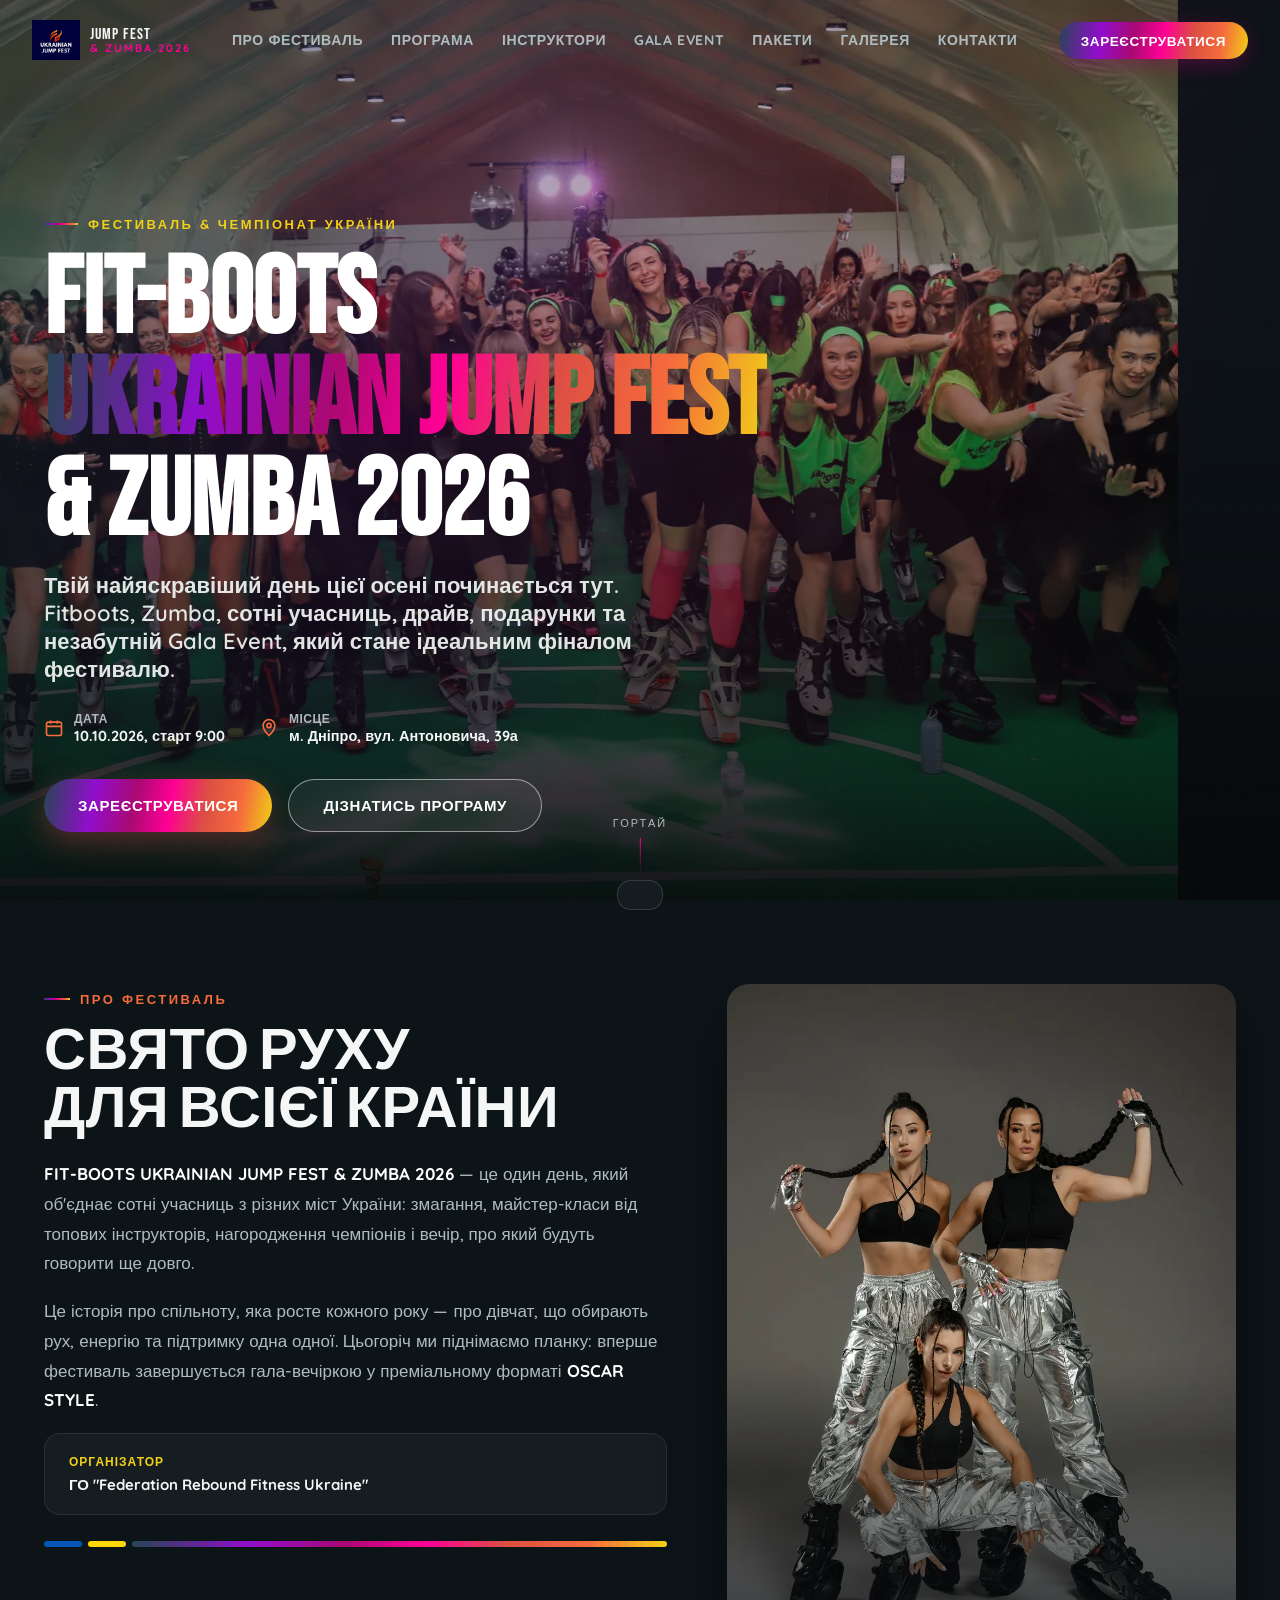
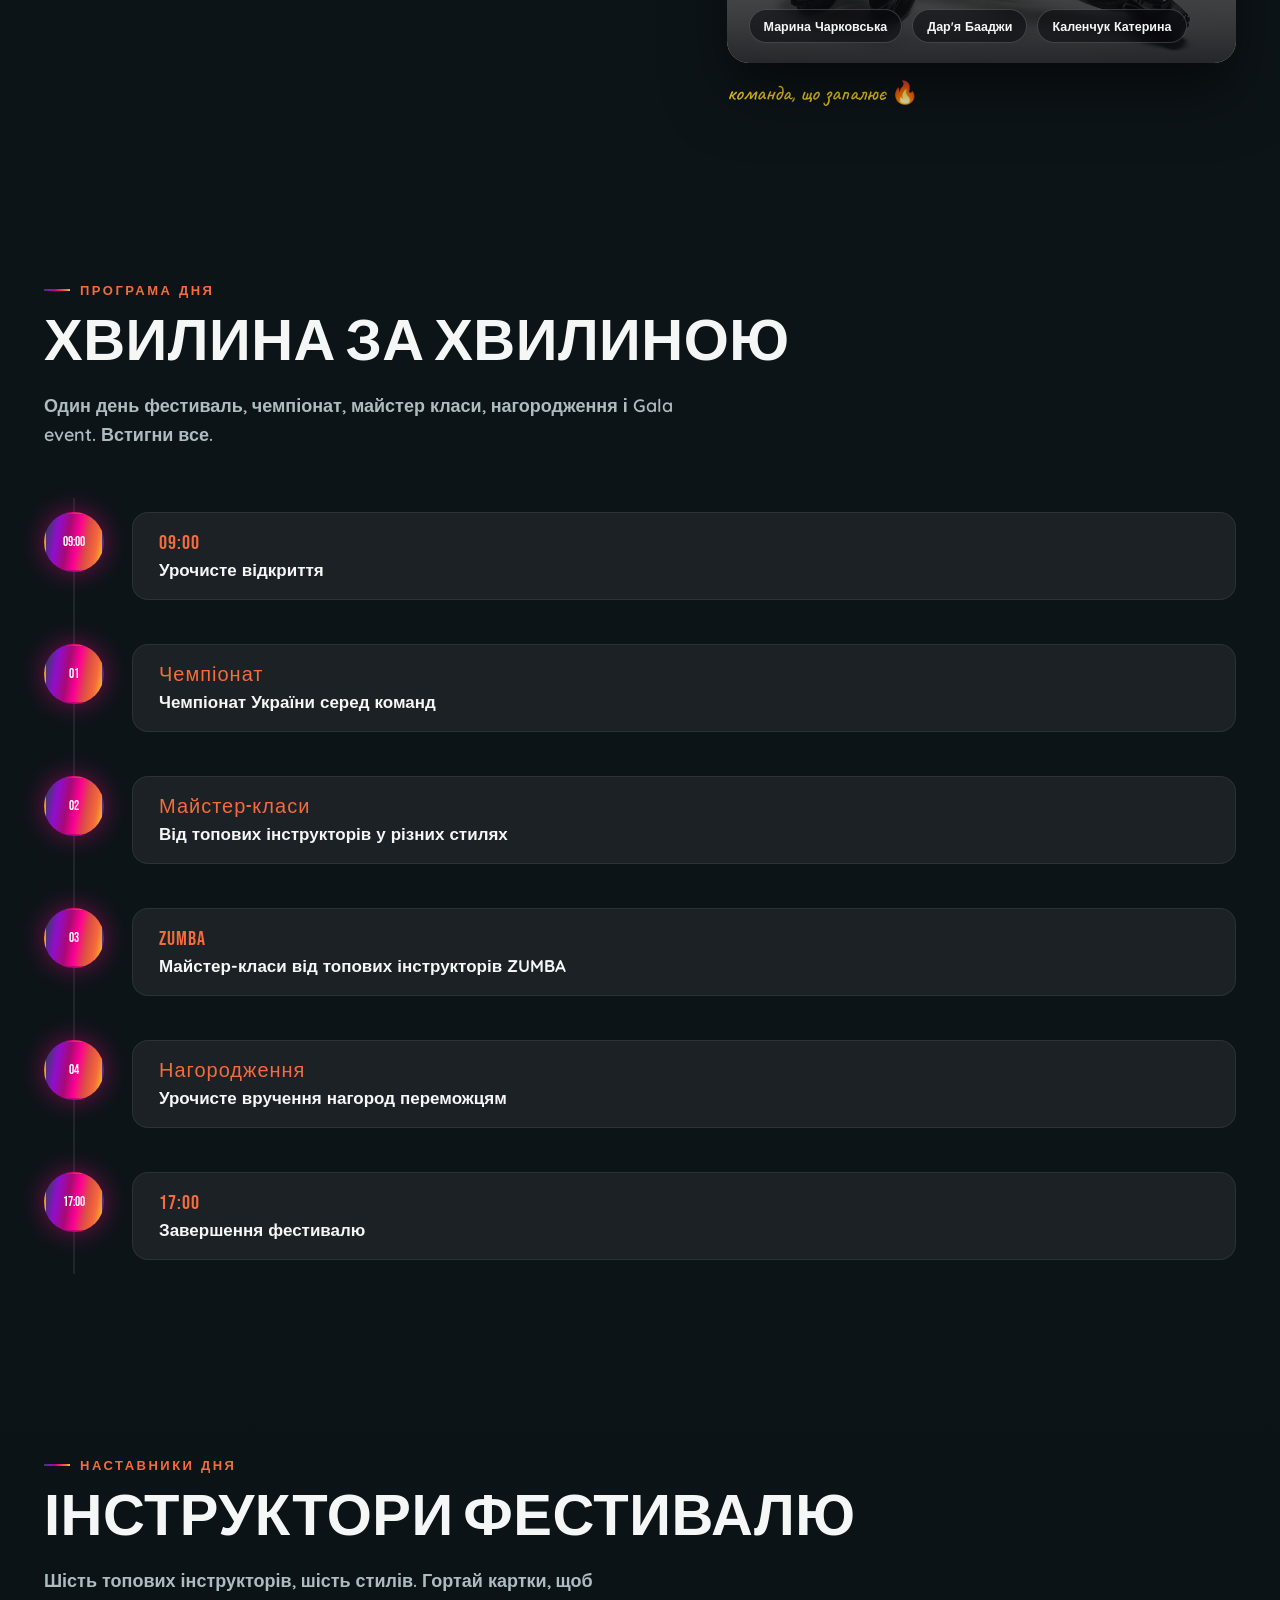
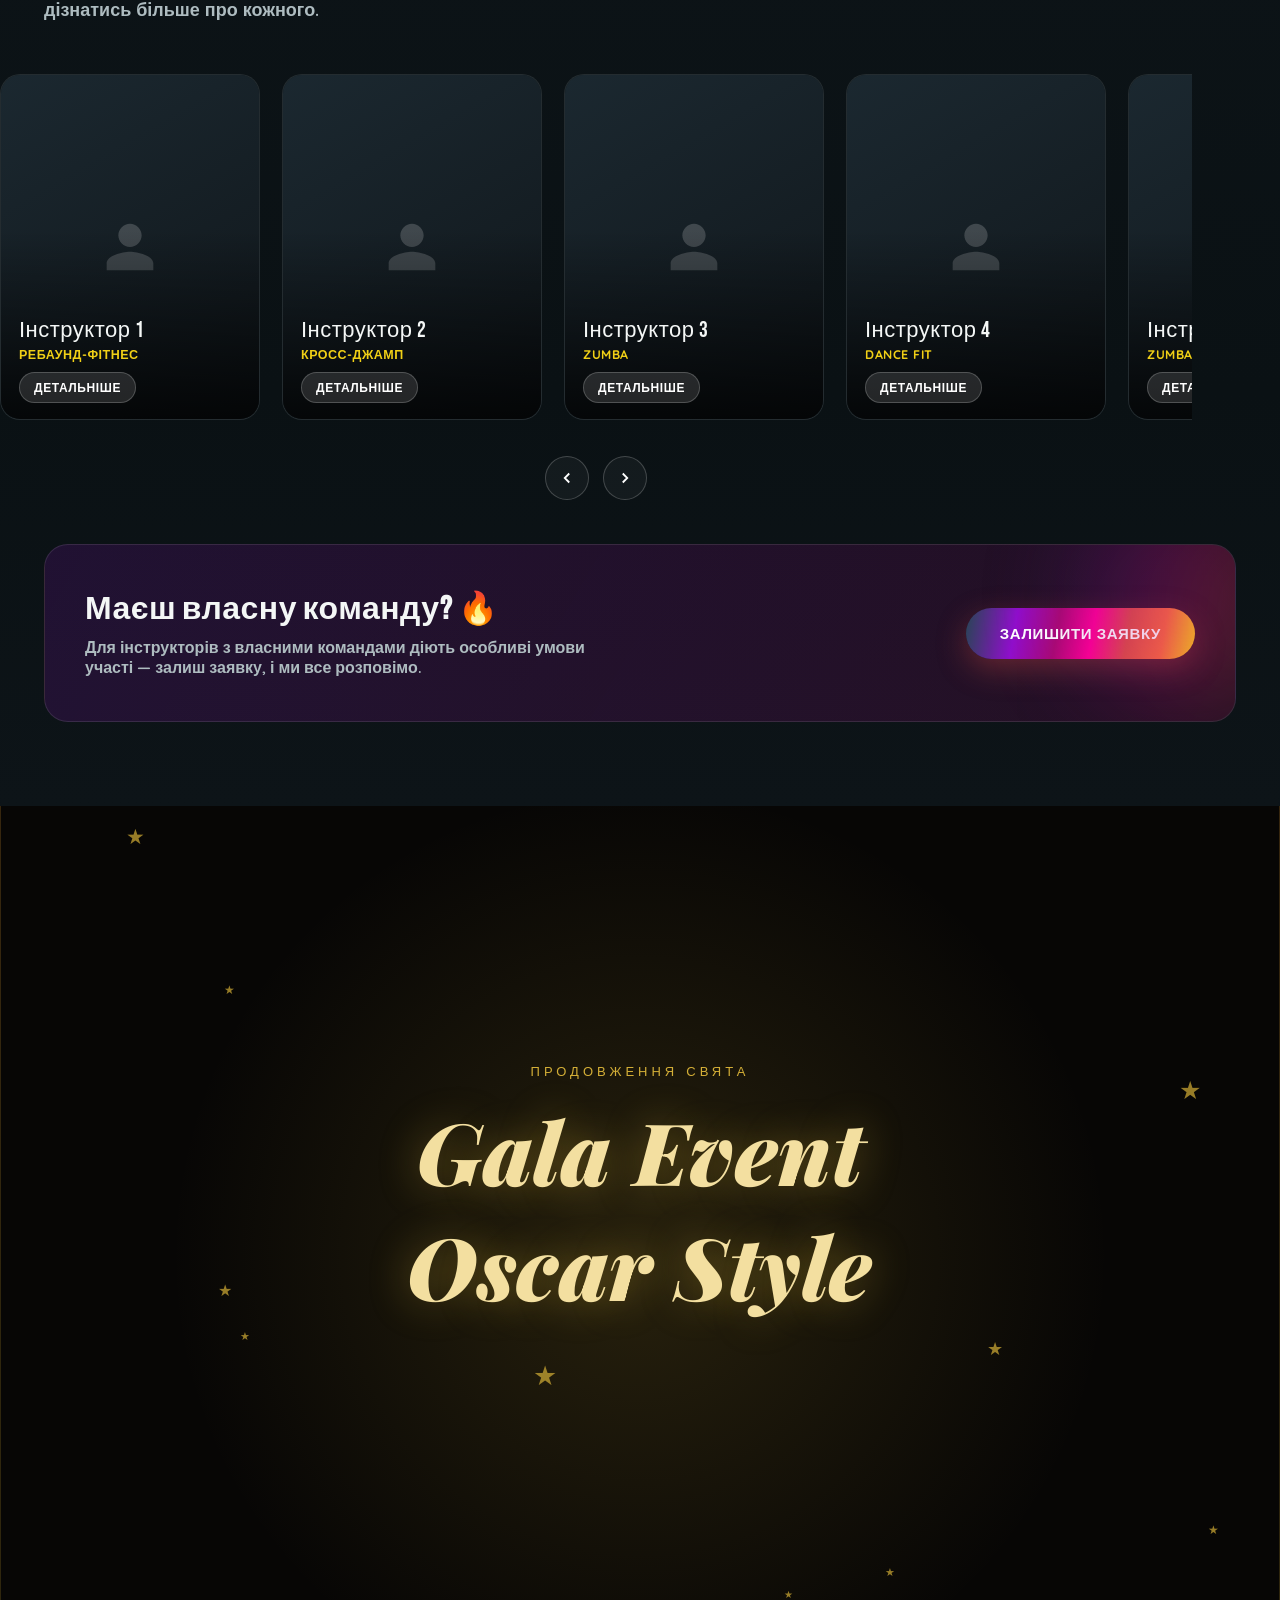
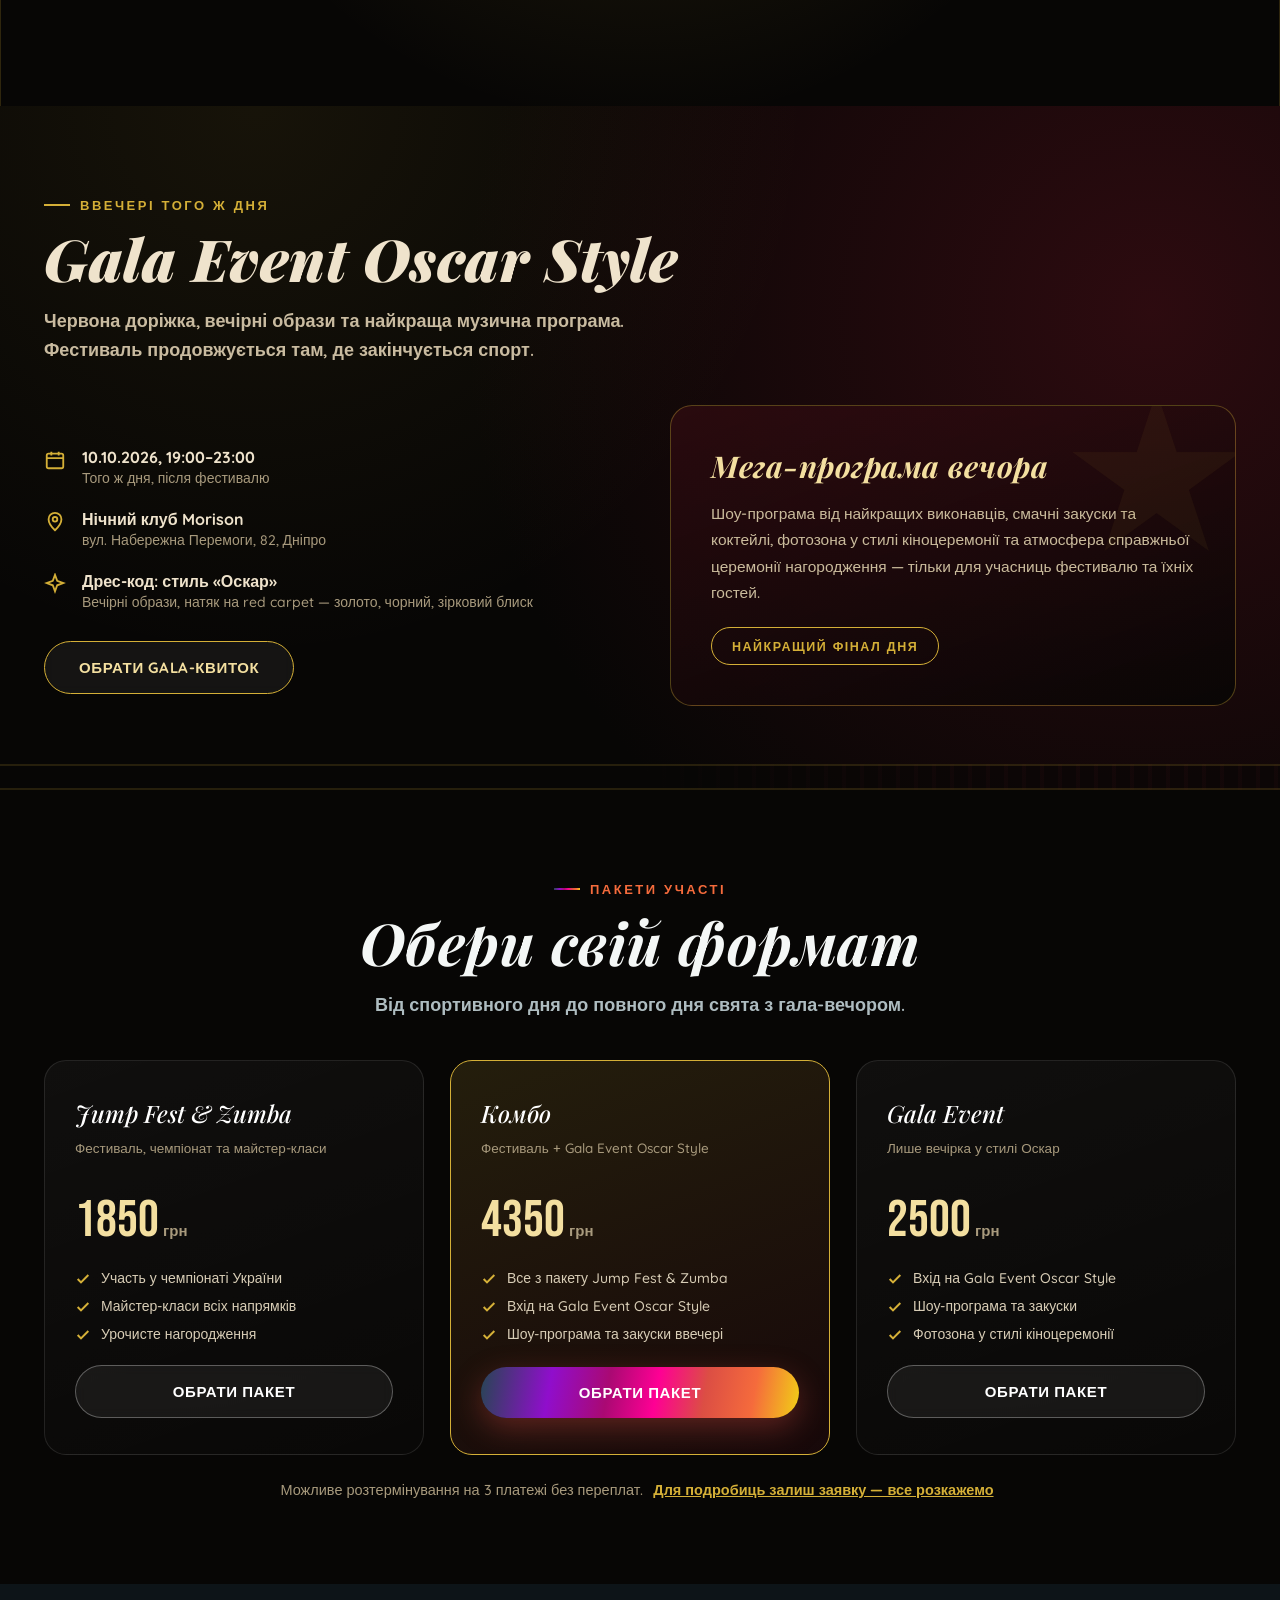
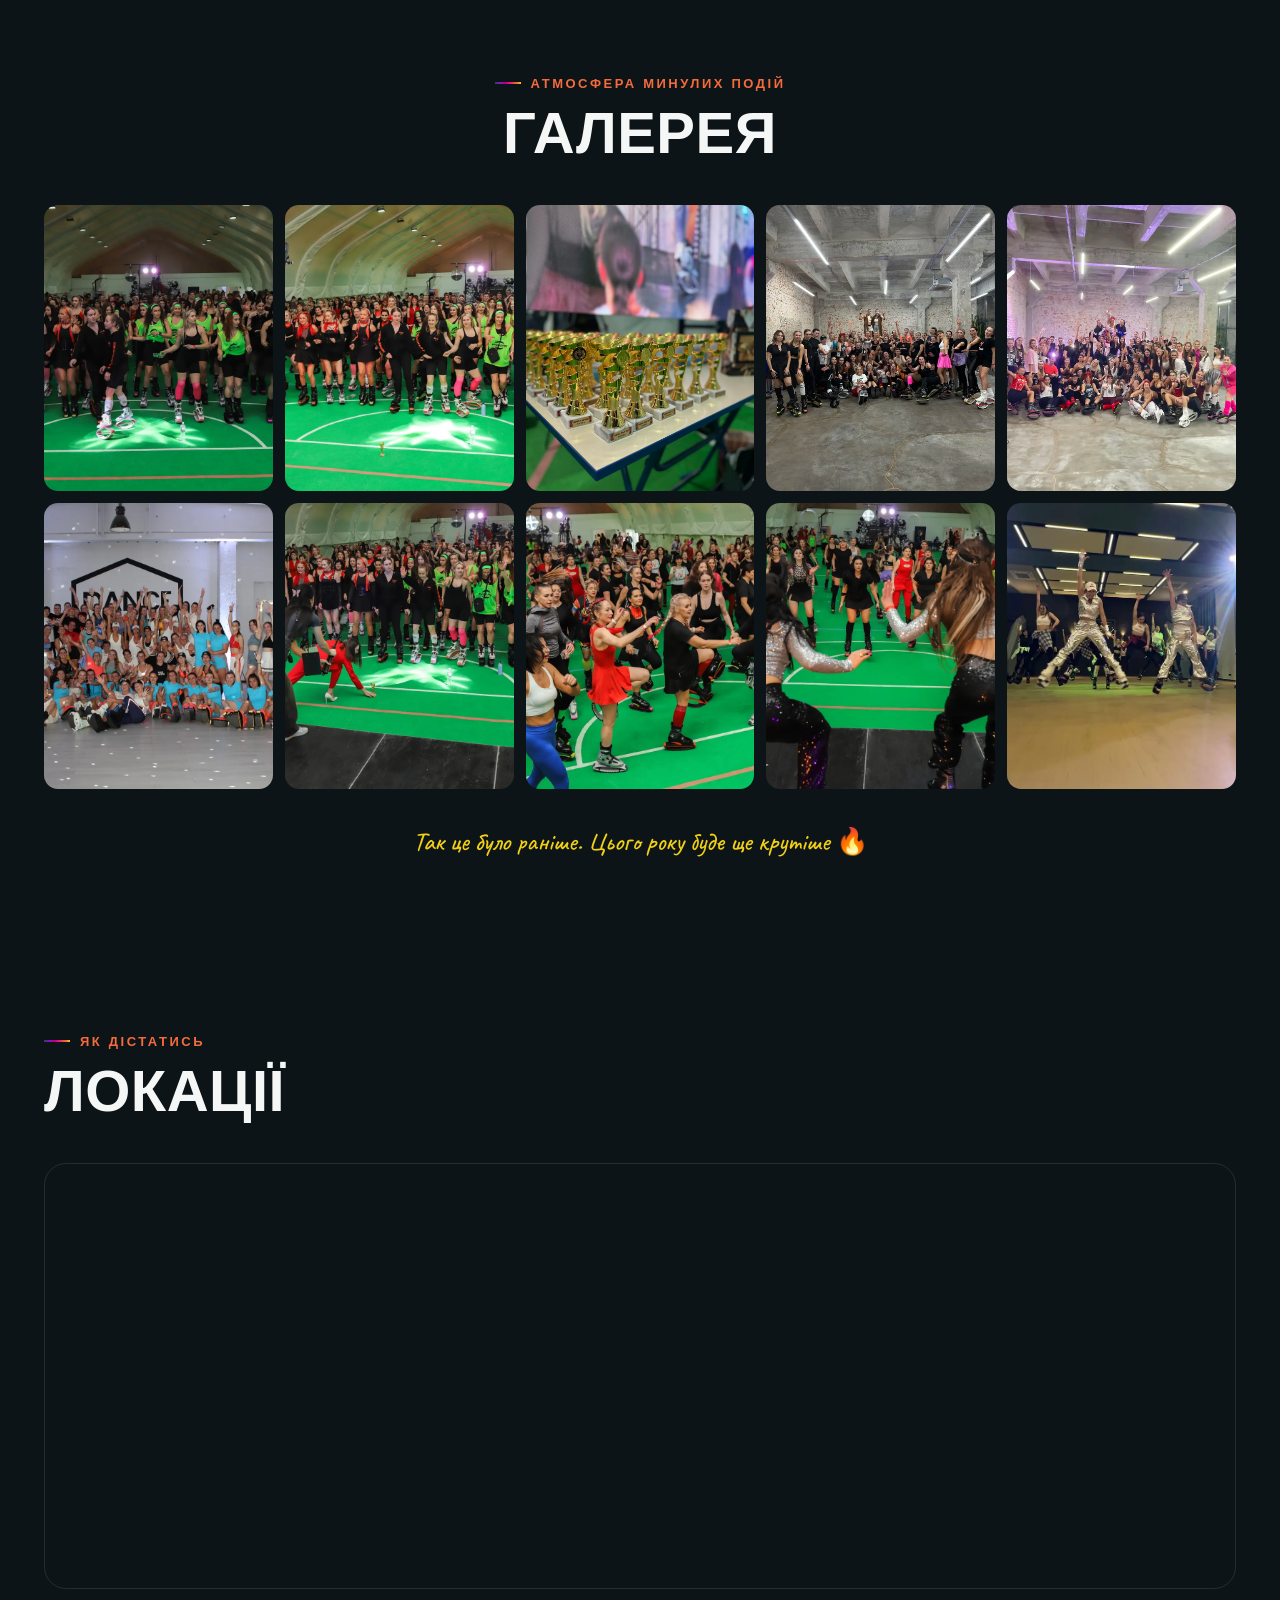
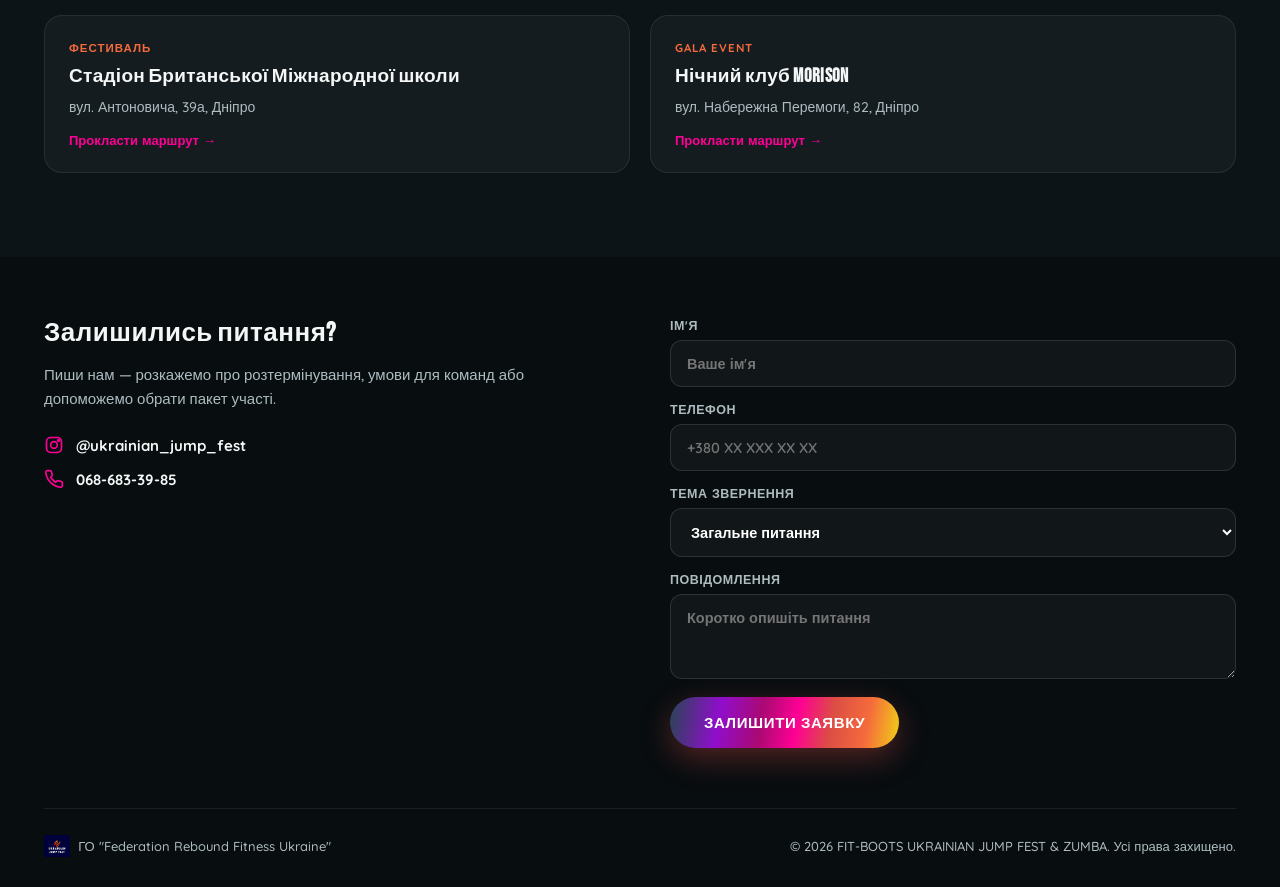
==== commit e04914ad: "Add files via upload" ====
--- a/index.html
+++ b/index.html
@@ -69,7 +69,7 @@
       <span class="line"><span class="accent">UKRAINIAN JUMP FEST</span></span>
       <span class="line"><span>&amp; ZUMBA 2026</span></span>
     </h1>
-    <p class="hero__sub">Стрибай разом із сотнями учасниць по всій Україні. Ребаунд-фітнес на спеціальних ботах, драйв, спільнота — і преміальний вечір у стилі Оскар наостанок.</p>
+    <p class="hero__sub">Твій найяскравіший день цієї осені починається тут. Fitboots, Zumba, сотні учасниць, драйв, подарунки та незабутній Gala Event, який стане ідеальним фіналом фестивалю.</p>
 
     <div class="hero__meta">
       <div class="hero__meta-item">
@@ -101,17 +101,17 @@
       <p>Це історія про спільноту, яка росте кожного року — про дівчат, що обирають рух, енергію та підтримку одна одної. Цьогоріч ми піднімаємо планку: вперше фестиваль завершується гала-вечіркою у преміальному форматі <strong>OSCAR STYLE</strong>.</p>
       <div class="about__org">
         <span>Організатор</span>
-        ГО «Федерація ребаунд-фітнесу в Україні»
+        ГО "Federation Rebound Fitness Ukraine"
       </div>
       <div class="stripes"><i></i><i></i><i></i></div>
     </div>
 
     <div class="organizers reveal">
       <div class="organizers__photo">
-        <img src="assets/organizers.webp" alt="Каленчук Катерина, Бааджі Дар'я, Марина Чарковська — організаторки фестивалю">
+        <img src="assets/organizers.webp" alt="Каленчук Катерина, Дар'я Бааджи, Марина Чарковська — організаторки фестивалю">
         <div class="organizers__names">
           <span>Марина Чарковська</span>
-          <span>Дар'я Бааджі</span>
+          <span>Дар'я Бааджи</span>
           <span>Каленчук Катерина</span>
         </div>
       </div>
@@ -126,7 +126,7 @@
     <div class="section__head">
       <span class="eyebrow">Програма дня</span>
       <h2 class="section__title">Хвилина за хвилиною</h2>
-      <p class="section__lead">Один день — фестиваль, чемпіонат, майстер-класи і нагородження. Встигни все.</p>
+      <p class="section__lead">Один день фестиваль, чемпіонат, майстер класи, нагородження і Gala event. Встигни все.</p>
     </div>
 
     <div class="timeline">
@@ -220,7 +220,7 @@
         <div class="gala__meta-list">
           <div class="row">
             <svg width="22" height="22" viewBox="0 0 24 24" fill="none" stroke="currentColor" stroke-width="2"><rect x="3" y="5" width="18" height="16" rx="2"/><path d="M8 3v4M16 3v4M3 10h18"/></svg>
-            <div><b>10.10.2026, 19:00–22:30</b><span>Того ж дня, після фестивалю</span></div>
+            <div><b>10.10.2026, 19:00–23:00</b><span>Того ж дня, після фестивалю</span></div>
           </div>
           <div class="row">
             <svg width="22" height="22" viewBox="0 0 24 24" fill="none" stroke="currentColor" stroke-width="2"><path d="M12 21s7-6.5 7-12a7 7 0 1 0-14 0c0 5.5 7 12 7 12z"/><circle cx="12" cy="9" r="2.5"/></svg>
@@ -401,7 +401,7 @@
     </div>
 
     <div class="footer-bottom">
-      <div class="brand-mini"><img src="assets/logo.png" alt="Ukrainian Jump Fest"> ГО «Федерація ребаунд-фітнесу в Україні»</div>
+      <div class="brand-mini"><img src="assets/logo.png" alt="Ukrainian Jump Fest"> ГО "Federation Rebound Fitness Ukraine"</div>
       <span>© 2026 FIT-BOOTS UKRAINIAN JUMP FEST &amp; ZUMBA. Усі права захищено.</span>
     </div>
   </div>
